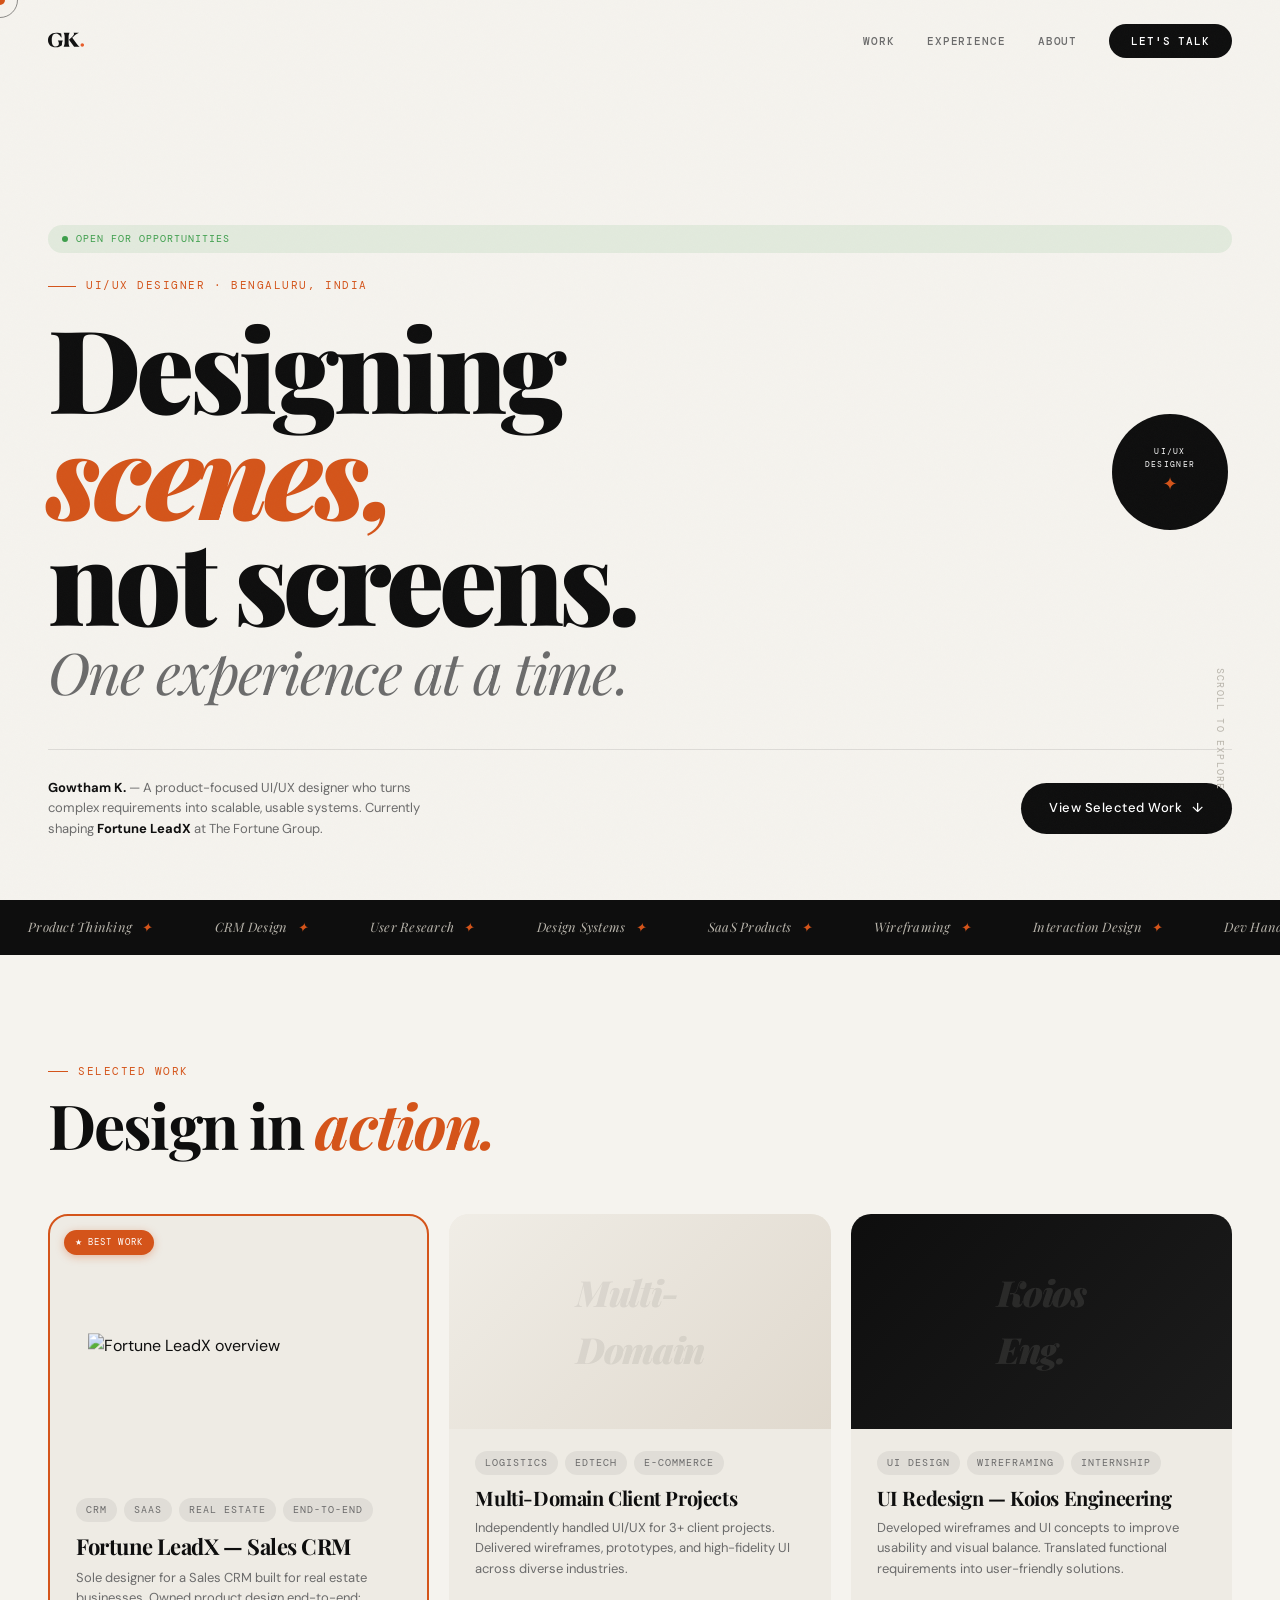
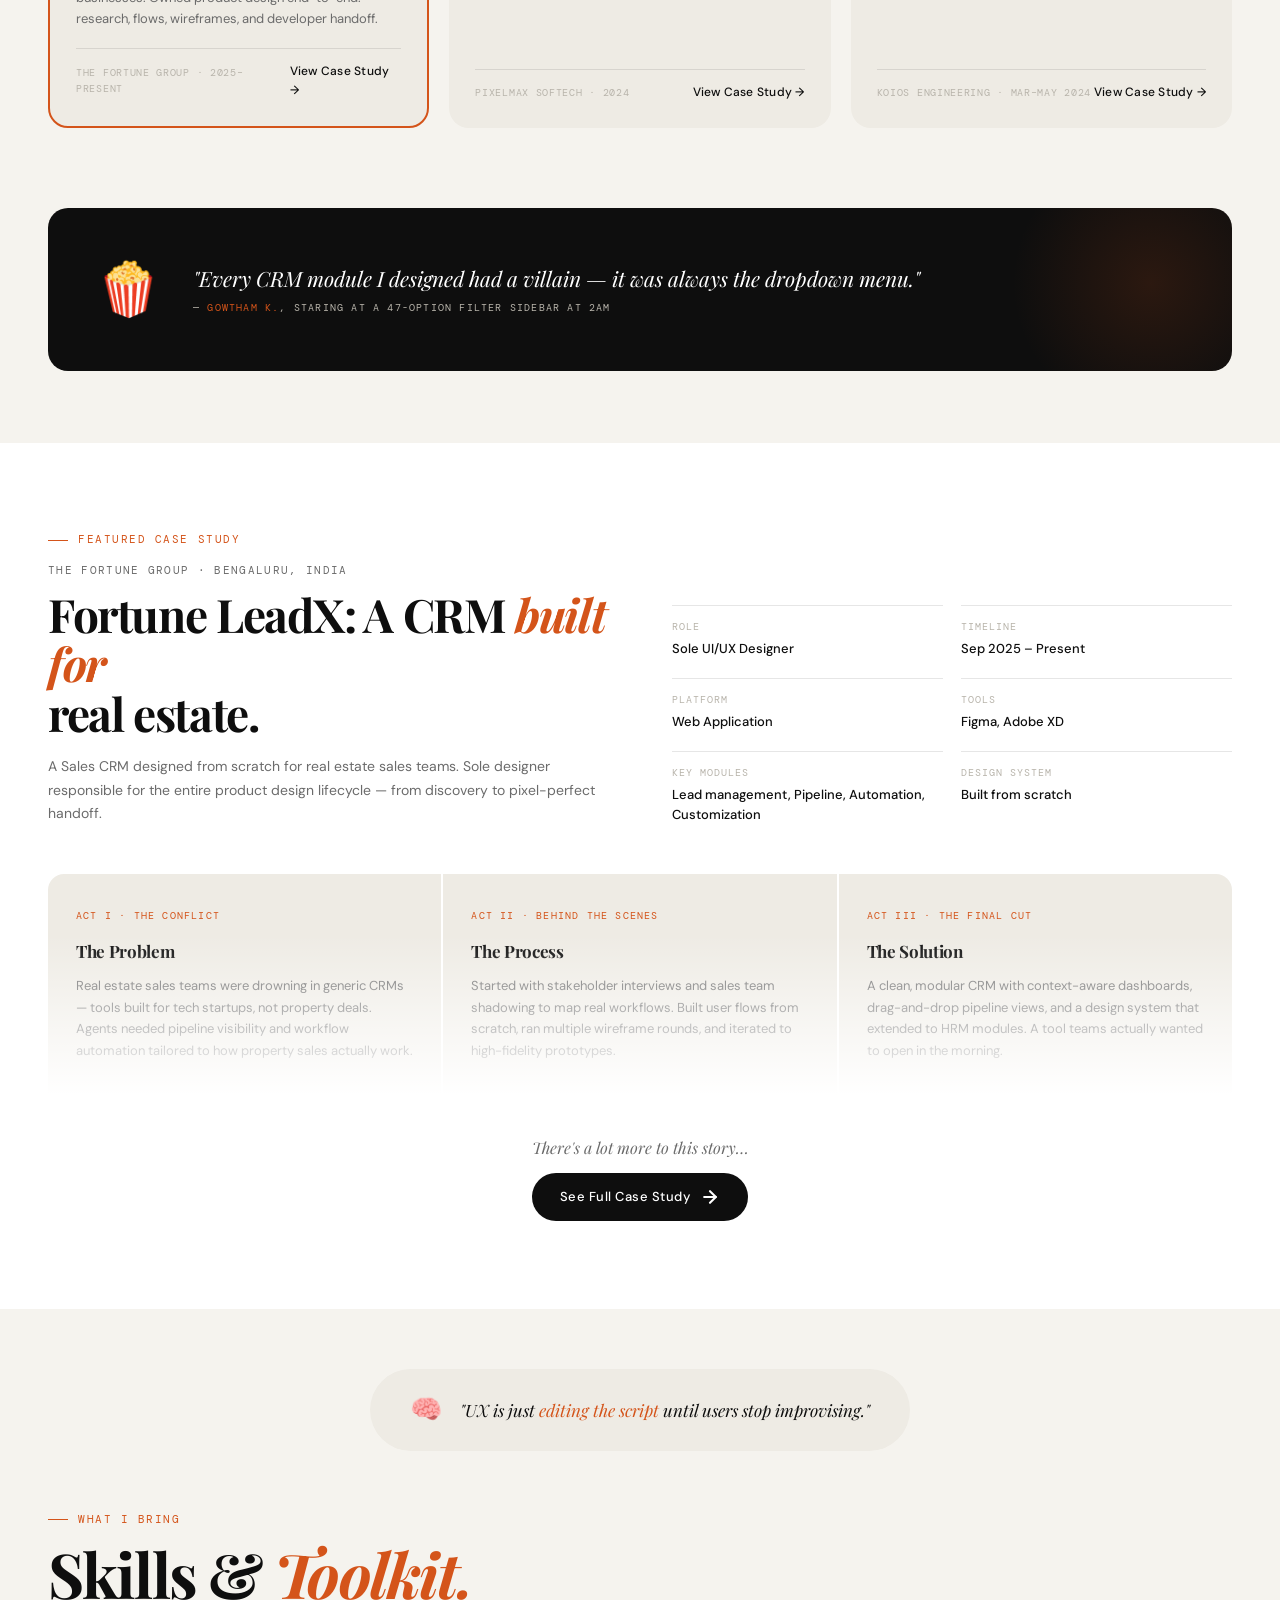
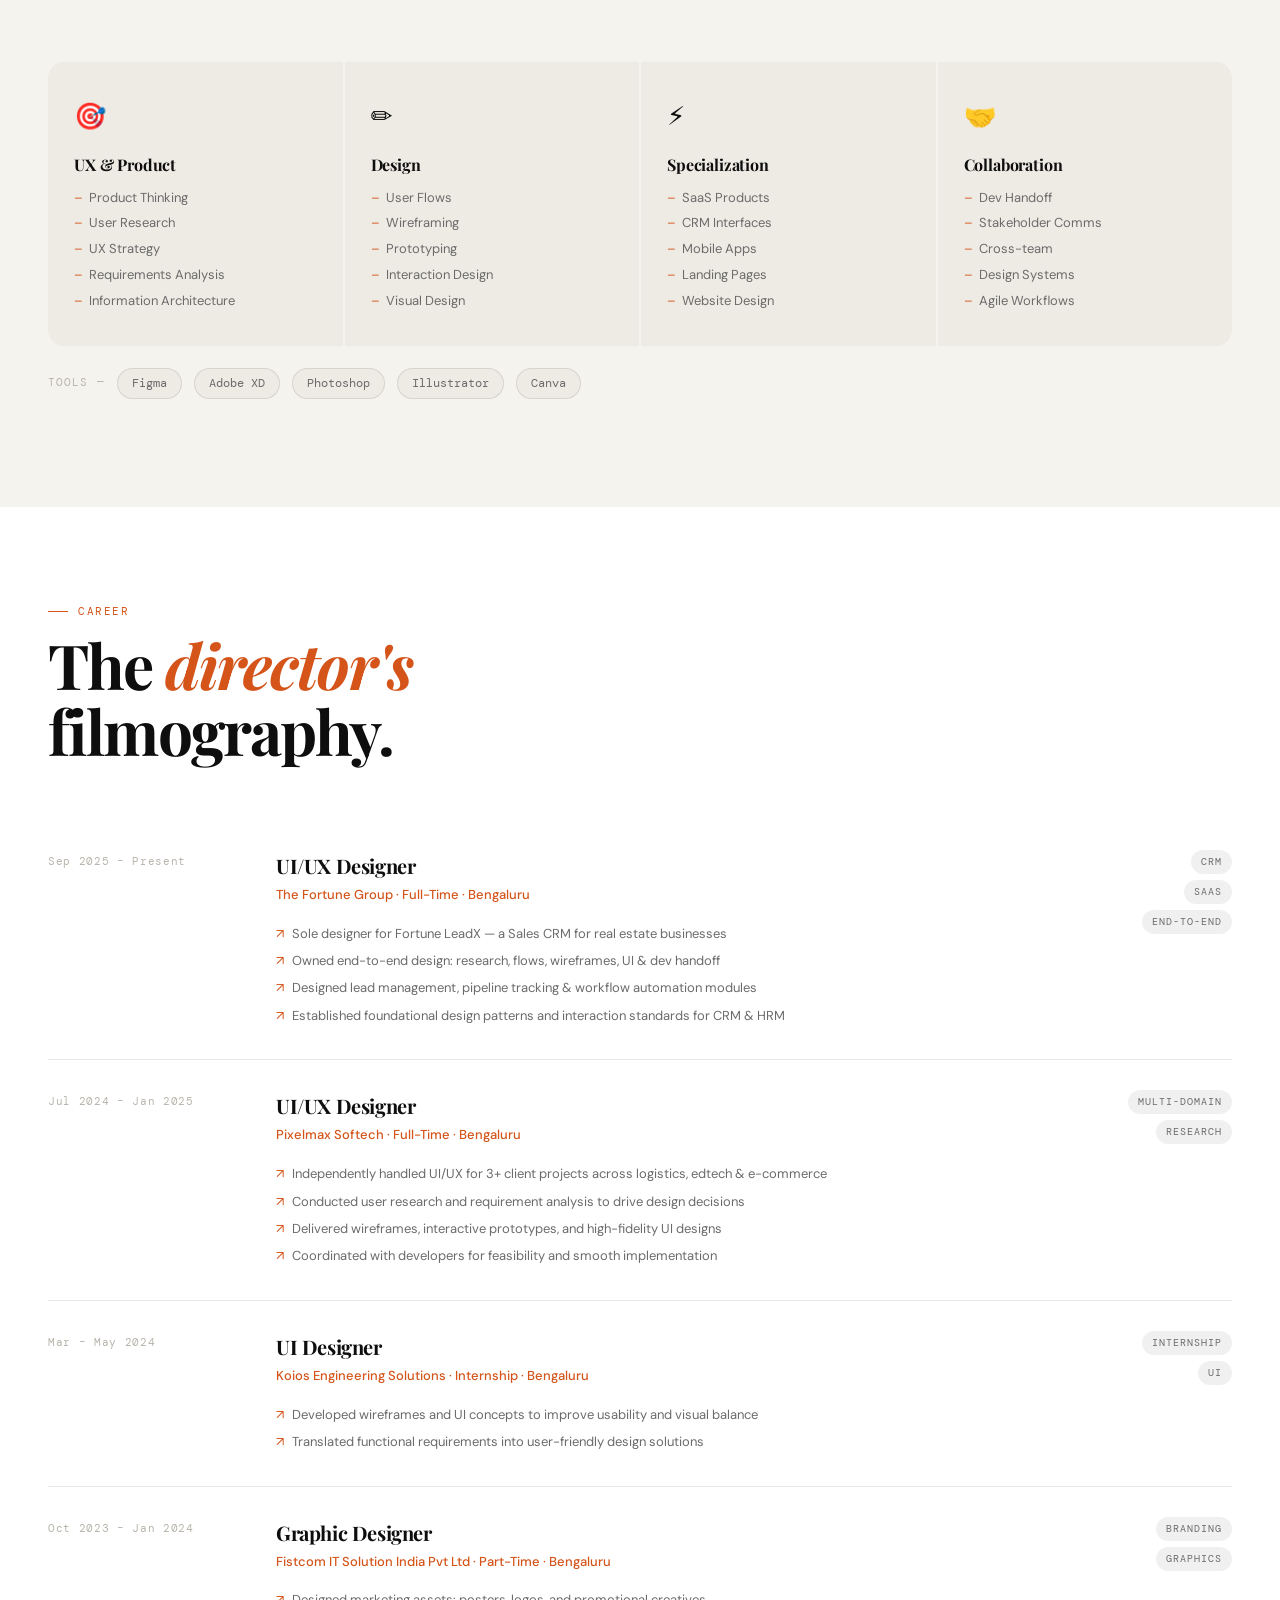
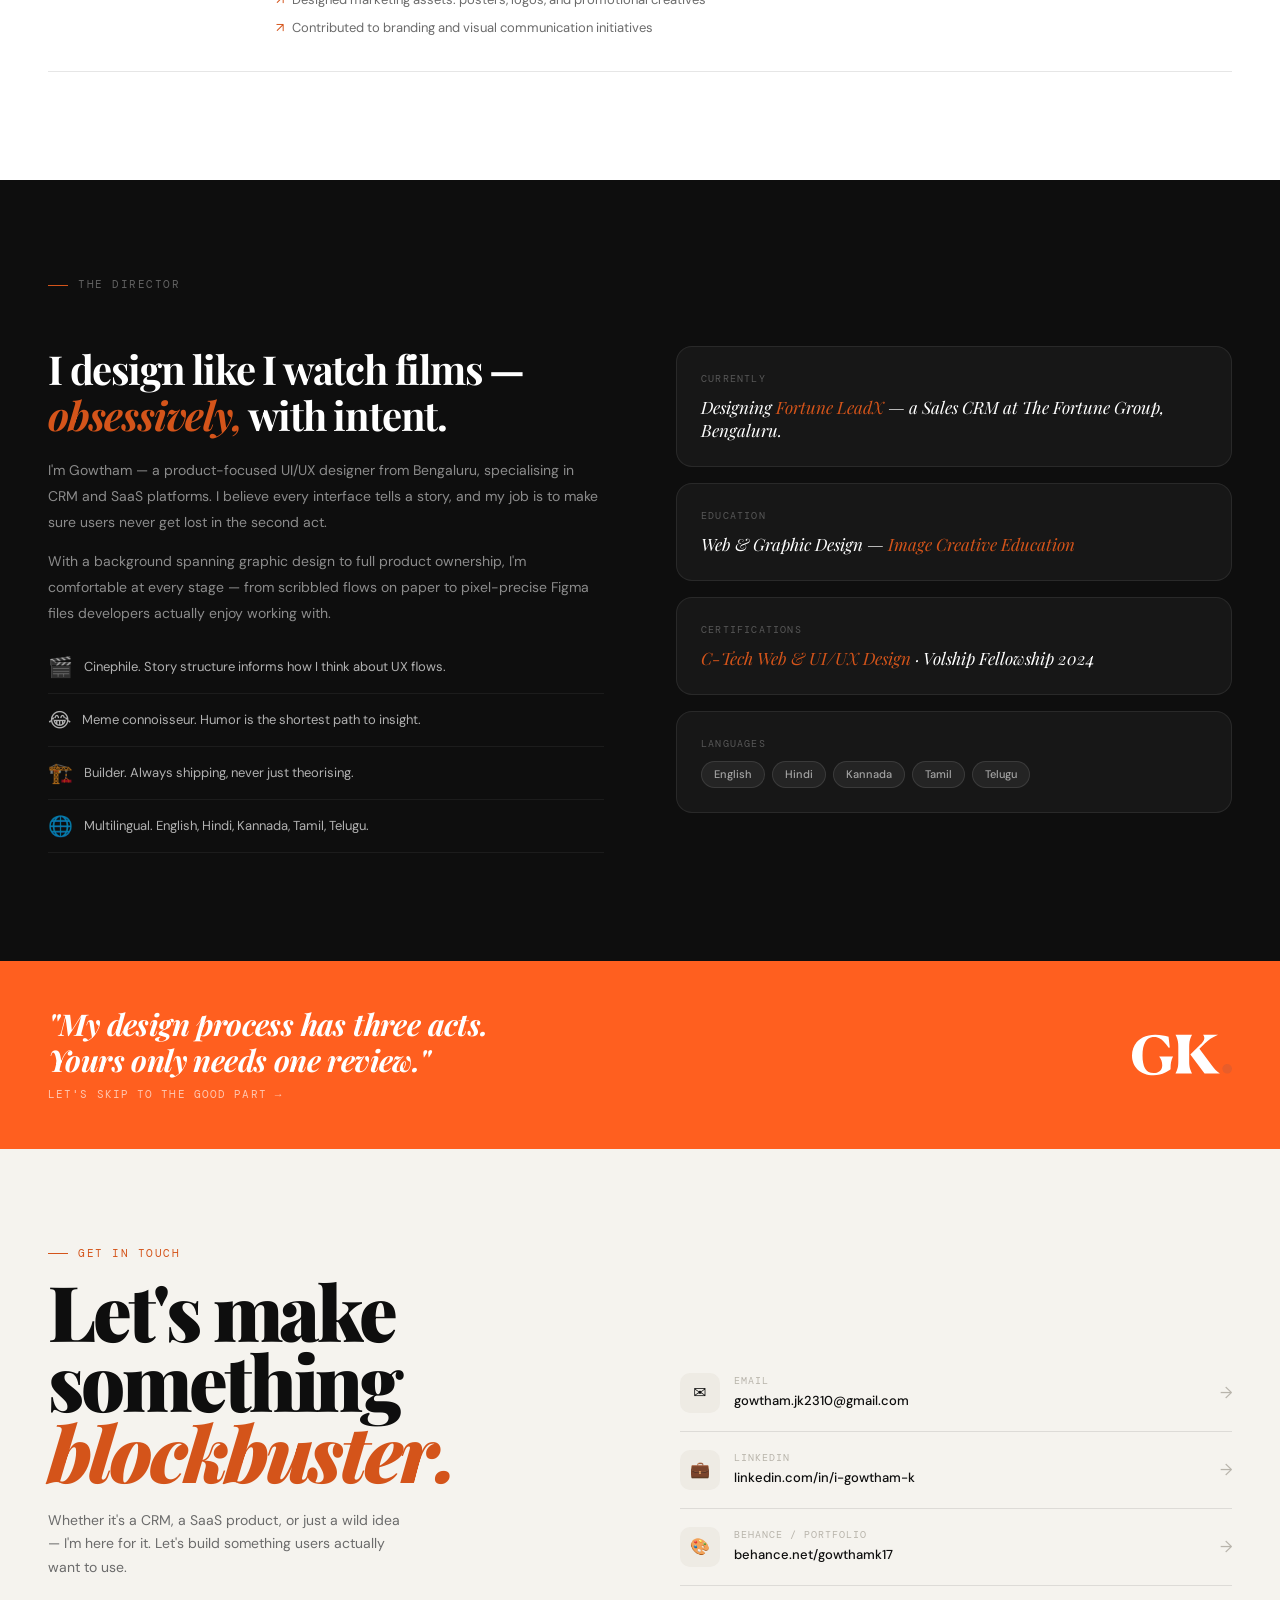
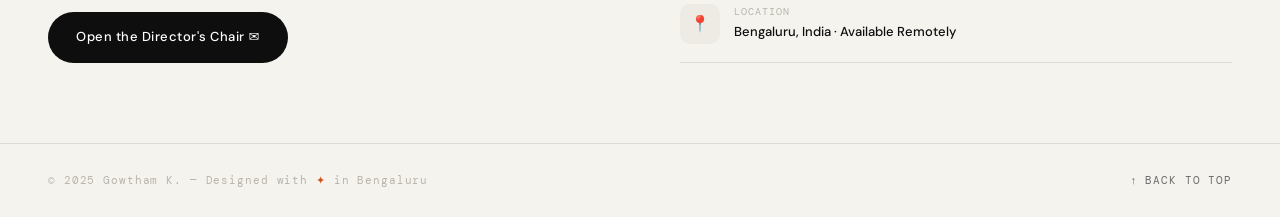
==== index.html @ 99171298 "first commit" ====
<!DOCTYPE html>
<html lang="en">
<head>
  <meta charset="UTF-8">
  <meta name="viewport" content="width=device-width, initial-scale=1.0">
  <title>Gowtham K. — UI/UX Designer</title>
  <link rel="preconnect" href="https://fonts.googleapis.com">
  <link href="https://fonts.googleapis.com/css2?family=Playfair+Display:ital,wght@0,400;0,700;0,900;1,400;1,700&family=DM+Sans:wght@300;400;500&family=DM+Mono:wght@400;500&display=swap" rel="stylesheet">
  <link rel="stylesheet" href="css/global.css">
  <link rel="stylesheet" href="css/home.css">
</head>
<body>

<div class="grain"></div>
<div class="progress-bar" id="progress"></div>
<div class="cursor"      id="cursor"></div>
<div class="cursor-ring" id="cursorRing"></div>

<!-- ═══════════════════════════════════════════════
     NAV  — all links are #anchor scroll targets
════════════════════════════════════════════════ -->
<nav id="navbar">
  <a href="#hero" class="nav-logo">
    <img src="img/GK Logo.svg" alt="GK" width="36" height="36">
  </a>
  <ul class="nav-links">
    <li><a href="#work">Work</a></li>
    <li><a href="#experience">Experience</a></li>
    <li><a href="#about">About</a></li>
    <li><a href="#contact" class="nav-cta">Let's Talk</a></li>
  </ul>
</nav>

<!-- ═══════════════════════════════════════════════
     HERO
════════════════════════════════════════════════ -->
<section id="hero">
  <div class="avail-dot fade-in">Open for opportunities</div>

  <p class="hero-tagline fade-in d1">UI/UX Designer · Bengaluru, India</p>

  <h1 class="hero-headline fade-in d2">
    Designing<br><em>scenes,</em><br>not screens.
  </h1>

  <p class="hero-sub fade-in d3">One experience at a time.</p>

  <div class="hero-footer fade-in d4">
    <p class="hero-desc">
      <strong>Gowtham K.</strong> — A product-focused UI/UX designer who turns complex
      requirements into scalable, usable systems. Currently shaping
      <strong>Fortune LeadX</strong> at The Fortune Group.
    </p>
    <a href="#work" class="btn-primary">View Selected Work <span>↓</span></a>
  </div>

  <div class="hero-badge" aria-hidden="true">
    <div class="hero-badge-inner">UI/UX<br>DESIGNER</div>
    <div class="hero-badge-dot">✦</div>
  </div>
  <span class="hero-scroll-hint" aria-hidden="true">Scroll to explore</span>
</section>

<!-- ═══════════════════════════════════════════════
     MARQUEE
════════════════════════════════════════════════ -->
<div class="marquee-section" aria-hidden="true">
  <div class="marquee-track" id="marqueeTrack">
    <span class="marquee-item">Product Thinking <span class="sep">✦</span></span>
    <span class="marquee-item">CRM Design <span class="sep">✦</span></span>
    <span class="marquee-item">User Research <span class="sep">✦</span></span>
    <span class="marquee-item">Design Systems <span class="sep">✦</span></span>
    <span class="marquee-item">SaaS Products <span class="sep">✦</span></span>
    <span class="marquee-item">Wireframing <span class="sep">✦</span></span>
    <span class="marquee-item">Interaction Design <span class="sep">✦</span></span>
    <span class="marquee-item">Dev Handoff <span class="sep">✦</span></span>
    <span class="marquee-item">Prototyping <span class="sep">✦</span></span>
    <span class="marquee-item">Visual Design <span class="sep">✦</span></span>
  </div>
</div>

<!-- ═══════════════════════════════════════════════
     WORK  —  3-column grid, LeadX highlighted
════════════════════════════════════════════════ -->
<section id="work">
  <p class="section-label fade-in">Selected Work</p>
  <h2 class="section-title fade-in">Design in <em>action.</em></h2>

  <div class="work-grid">

    <!-- ── Card 1: Fortune LeadX (FEATURED) ── -->
    <div class="project-card card-leadx card-featured fade-in">
      <span class="featured-badge">Best Work</span>

      <div class="card-image">
        <!-- Real images with float animation -->
        <div class="bg-anim">
          <img src="Overview page.jpg" class="main-dash" alt="Fortune LeadX overview">
          <img src="Card left.jpg"     class="float-img float-l" alt="">
          <img src="Card right.png"    class="float-img float-r" alt="">
        </div>
        <div class="card-hover-meme">🎬 The main character arc →</div>
      </div>

      <div class="card-body">
        <div class="card-tags">
          <span class="tag">CRM</span>
          <span class="tag">SaaS</span>
          <span class="tag">Real Estate</span>
          <span class="tag">End-to-End</span>
        </div>
        <h3 class="card-title">Fortune LeadX — Sales CRM</h3>
        <p class="card-desc">
          Sole designer for a Sales CRM built for real estate businesses.
          Owned product design end-to-end: research, flows, wireframes, and
          developer handoff.
        </p>
        <div class="card-footer-row">
          <span class="card-company">The Fortune Group · 2025–Present</span>
          <a href="case-studies/fortune-leadx.html" class="card-cta-link">
            View Case Study →
          </a>
        </div>
      </div>
    </div>

    <!-- ── Card 2: Pixelmax ── -->
    <div class="project-card card-pixelmax fade-in d1">
      <div class="card-image">
        <div class="card-image-inner">
          <div class="card-mockup">Multi&#8209;<br>Domain</div>
        </div>
        <div class="card-hover-meme">🎭 Plot twist: 3 genres at once</div>
      </div>
      <div class="card-body">
        <div class="card-tags">
          <span class="tag">Logistics</span>
          <span class="tag">EdTech</span>
          <span class="tag">E-Commerce</span>
        </div>
        <h3 class="card-title">Multi-Domain Client Projects</h3>
        <p class="card-desc">
          Independently handled UI/UX for 3+ client projects. Delivered
          wireframes, prototypes, and high-fidelity UI across diverse industries.
        </p>
        <div class="card-footer-row">
          <span class="card-company">Pixelmax Softech · 2024</span>
          <a href="case-studies/pixelmax.html" class="card-cta-link">
            View Case Study →
          </a>
        </div>
      </div>
    </div>

    <!-- ── Card 3: Koios ── -->
    <div class="project-card card-koios fade-in d2">
      <div class="card-image">
        <div class="card-image-inner">
          <div class="card-mockup">Koios<br>Eng.</div>
        </div>
        <div class="card-hover-meme">⚡ Side quest: completed</div>
      </div>
      <div class="card-body">
        <div class="card-tags">
          <span class="tag">UI Design</span>
          <span class="tag">Wireframing</span>
          <span class="tag">Internship</span>
        </div>
        <h3 class="card-title">UI Redesign — Koios Engineering</h3>
        <p class="card-desc">
          Developed wireframes and UI concepts to improve usability and visual
          balance. Translated functional requirements into user-friendly solutions.
        </p>
        <div class="card-footer-row">
          <span class="card-company">Koios Engineering · Mar–May 2024</span>
          <a href="case-studies/koios.html" class="card-cta-link">
            View Case Study →
          </a>
        </div>
      </div>
    </div>

  </div><!-- /work-grid -->
</section>

<!-- ═══════════════════════════════════════════════
     MEME BREAK 1
════════════════════════════════════════════════ -->
<div class="meme-break fade-in">
  <div class="meme-card">
    <div class="meme-emoji">🍿</div>
    <div>
      <p class="meme-quote">
        "Every CRM module I designed had a villain —
        it was always the dropdown menu."
      </p>
      <p class="meme-attr">
        — <span>Gowtham K.</span>, staring at a 47-option filter sidebar at 2am
      </p>
    </div>
  </div>
</div>

<!-- ═══════════════════════════════════════════════
     FEATURED CASE STUDY PREVIEW
     Shows intro + acts, then fades out → "See Full Case Study"
════════════════════════════════════════════════ -->
<section id="case-preview">
  <p class="section-label fade-in">Featured Case Study</p>

  <!-- Intro 2-col -->
  <div class="case-preview-intro fade-in">
    <div class="cp-meta">
      <p class="cp-company">The Fortune Group · Bengaluru, India</p>
      <h2>Fortune LeadX: A CRM <em>built for</em><br>real estate.</h2>
      <p>
        A Sales CRM designed from scratch for real estate sales teams.
        Sole designer responsible for the entire product design lifecycle —
        from discovery to pixel-perfect handoff.
      </p>
    </div>
    <div class="cp-info-grid">
      <div class="cp-info-item">
        <p class="cp-info-label">Role</p>
        <p class="cp-info-value">Sole UI/UX Designer</p>
      </div>
      <div class="cp-info-item">
        <p class="cp-info-label">Timeline</p>
        <p class="cp-info-value">Sep 2025 – Present</p>
      </div>
      <div class="cp-info-item">
        <p class="cp-info-label">Platform</p>
        <p class="cp-info-value">Web Application</p>
      </div>
      <div class="cp-info-item">
        <p class="cp-info-label">Tools</p>
        <p class="cp-info-value">Figma, Adobe XD</p>
      </div>
      <div class="cp-info-item">
        <p class="cp-info-label">Key Modules</p>
        <p class="cp-info-value">Lead management, Pipeline, Automation, Customization</p>
      </div>
      <div class="cp-info-item">
        <p class="cp-info-label">Design System</p>
        <p class="cp-info-value">Built from scratch</p>
      </div>
    </div>
  </div>

  <!-- Acts with fade overlay -->
  <div class="cp-fade-wrap fade-in">
    <div class="cp-acts">
      <div class="cp-act">
        <p class="cp-act-number">Act I · The Conflict</p>
        <h4 class="cp-act-title">The Problem</h4>
        <p class="cp-act-text">
          Real estate sales teams were drowning in generic CRMs — tools built
          for tech startups, not property deals. Agents needed pipeline
          visibility and workflow automation tailored to how property sales
          actually work.
        </p>
      </div>
      <div class="cp-act">
        <p class="cp-act-number">Act II · Behind the Scenes</p>
        <h4 class="cp-act-title">The Process</h4>
        <p class="cp-act-text">
          Started with stakeholder interviews and sales team shadowing to map
          real workflows. Built user flows from scratch, ran multiple wireframe
          rounds, and iterated to high-fidelity prototypes.
        </p>
      </div>
      <div class="cp-act">
        <p class="cp-act-number">Act III · The Final Cut</p>
        <h4 class="cp-act-title">The Solution</h4>
        <p class="cp-act-text">
          A clean, modular CRM with context-aware dashboards, drag-and-drop
          pipeline views, and a design system that extended to HRM modules.
          A tool teams actually wanted to open in the morning.
        </p>
      </div>
    </div>
    <!-- Fade-out overlay -->
    <div class="cp-fade-overlay"></div>
  </div>

</section>

<!-- CTA to full case study page -->
<div class="cp-cta-row">
  <p class="cp-cta-hint">There's a lot more to this story…</p>
  
  <a href="case-studies/fortune-leadx.html" class="cp-cta-btn">
    See Full Case Study 
    <span class="arrow-icon">
      <svg width="20" height="20" viewBox="0 0 24 24" fill="none" 
           stroke="currentColor" stroke-width="2.5" 
           stroke-linecap="round" stroke-linejoin="round">
        <line x1="5" y1="12" x2="19" y2="12"></line>
        <polyline points="12 5 19 12 12 19"></polyline>
      </svg>
    </span>
  </a>
</div>

<!-- ═══════════════════════════════════════════════
     MEME BREAK 2
════════════════════════════════════════════════ -->
<div class="meme-pill-wrap fade-in">
  <div class="meme-pill">
    <span class="meme-pill-icon">🧠</span>
    <span class="meme-pill-text">
      "UX is just <span>editing the script</span> until users stop improvising."
    </span>
  </div>
</div>

<!-- ═══════════════════════════════════════════════
     SKILLS
════════════════════════════════════════════════ -->
<section id="skills">
  <p class="section-label fade-in">What I bring</p>
  <h2 class="section-title fade-in">Skills &amp; <em>Toolkit.</em></h2>

  <div class="skills-grid">
    <div class="skill-item fade-in">
      <div class="skill-icon">🎯</div>
      <p class="skill-name">UX &amp; Product</p>
      <ul class="skill-list">
        <li>Product Thinking</li>
        <li>User Research</li>
        <li>UX Strategy</li>
        <li>Requirements Analysis</li>
        <li>Information Architecture</li>
      </ul>
    </div>
    <div class="skill-item fade-in d1">
      <div class="skill-icon">✏️</div>
      <p class="skill-name">Design</p>
      <ul class="skill-list">
        <li>User Flows</li>
        <li>Wireframing</li>
        <li>Prototyping</li>
        <li>Interaction Design</li>
        <li>Visual Design</li>
      </ul>
    </div>
    <div class="skill-item fade-in d2">
      <div class="skill-icon">⚡</div>
      <p class="skill-name">Specialization</p>
      <ul class="skill-list">
        <li>SaaS Products</li>
        <li>CRM Interfaces</li>
        <li>Mobile Apps</li>
        <li>Landing Pages</li>
        <li>Website Design</li>
      </ul>
    </div>
    <div class="skill-item fade-in d3">
      <div class="skill-icon">🤝</div>
      <p class="skill-name">Collaboration</p>
      <ul class="skill-list">
        <li>Dev Handoff</li>
        <li>Stakeholder Comms</li>
        <li>Cross-team</li>
        <li>Design Systems</li>
        <li>Agile Workflows</li>
      </ul>
    </div>
  </div>

  <div class="tools-row fade-in">
    <span class="tools-label">Tools —</span>
    <span class="tool-chip">Figma</span>
    <span class="tool-chip">Adobe XD</span>
    <span class="tool-chip">Photoshop</span>
    <span class="tool-chip">Illustrator</span>
    <span class="tool-chip">Canva</span>
  </div>
</section>

<!-- ═══════════════════════════════════════════════
     EXPERIENCE
════════════════════════════════════════════════ -->
<section id="experience">
  <p class="section-label fade-in">Career</p>
  <h2 class="section-title fade-in">The <em>director's</em><br>filmography.</h2>

  <div class="exp-list">

    <div class="exp-item fade-in">
      <div class="exp-period">Sep 2025 – Present</div>
      <div>
        <h3 class="exp-role-title">UI/UX Designer</h3>
        <p class="exp-company">The Fortune Group · Full-Time · Bengaluru</p>
        <ul class="exp-points">
          <li>Sole designer for Fortune LeadX — a Sales CRM for real estate businesses</li>
          <li>Owned end-to-end design: research, flows, wireframes, UI &amp; dev handoff</li>
          <li>Designed lead management, pipeline tracking &amp; workflow automation modules</li>
          <li>Established foundational design patterns and interaction standards for CRM &amp; HRM</li>
        </ul>
      </div>
      <div class="exp-tags">
        <span class="tag">CRM</span>
        <span class="tag">SaaS</span>
        <span class="tag">End-to-End</span>
      </div>
    </div>

    <div class="exp-item fade-in">
      <div class="exp-period">Jul 2024 – Jan 2025</div>
      <div>
        <h3 class="exp-role-title">UI/UX Designer</h3>
        <p class="exp-company">Pixelmax Softech · Full-Time · Bengaluru</p>
        <ul class="exp-points">
          <li>Independently handled UI/UX for 3+ client projects across logistics, edtech &amp; e-commerce</li>
          <li>Conducted user research and requirement analysis to drive design decisions</li>
          <li>Delivered wireframes, interactive prototypes, and high-fidelity UI designs</li>
          <li>Coordinated with developers for feasibility and smooth implementation</li>
        </ul>
      </div>
      <div class="exp-tags">
        <span class="tag">Multi-Domain</span>
        <span class="tag">Research</span>
      </div>
    </div>

    <div class="exp-item fade-in">
      <div class="exp-period">Mar – May 2024</div>
      <div>
        <h3 class="exp-role-title">UI Designer</h3>
        <p class="exp-company">Koios Engineering Solutions · Internship · Bengaluru</p>
        <ul class="exp-points">
          <li>Developed wireframes and UI concepts to improve usability and visual balance</li>
          <li>Translated functional requirements into user-friendly design solutions</li>
        </ul>
      </div>
      <div class="exp-tags">
        <span class="tag">Internship</span>
        <span class="tag">UI</span>
      </div>
    </div>

    <div class="exp-item fade-in">
      <div class="exp-period">Oct 2023 – Jan 2024</div>
      <div>
        <h3 class="exp-role-title">Graphic Designer</h3>
        <p class="exp-company">Fistcom IT Solution India Pvt Ltd · Part-Time · Bengaluru</p>
        <ul class="exp-points">
          <li>Designed marketing assets: posters, logos, and promotional creatives</li>
          <li>Contributed to branding and visual communication initiatives</li>
        </ul>
      </div>
      <div class="exp-tags">
        <span class="tag">Branding</span>
        <span class="tag">Graphics</span>
      </div>
    </div>

  </div>
</section>

<!-- ═══════════════════════════════════════════════
     ABOUT  (dark)
════════════════════════════════════════════════ -->
<section id="about">
  <p class="section-label fade-in" style="color:rgba(255,255,255,.35)">The Director</p>
  <div class="about-grid">

    <div>
      <h2 class="about-headline fade-in">
        I design like I watch films —<br><em>obsessively,</em> with intent.
      </h2>
      <p class="about-body fade-in d1">
        I'm Gowtham — a product-focused UI/UX designer from Bengaluru,
        specialising in CRM and SaaS platforms. I believe every interface
        tells a story, and my job is to make sure users never get lost
        in the second act.
      </p>
      <p class="about-body fade-in d1">
        With a background spanning graphic design to full product ownership,
        I'm comfortable at every stage — from scribbled flows on paper to
        pixel-precise Figma files developers actually enjoy working with.
      </p>
      <div class="fade-in d2">
        <div class="about-trait"><span class="trait-icon">🎬</span> Cinephile. Story structure informs how I think about UX flows.</div>
        <div class="about-trait"><span class="trait-icon">😂</span> Meme connoisseur. Humor is the shortest path to insight.</div>
        <div class="about-trait"><span class="trait-icon">🏗️</span> Builder. Always shipping, never just theorising.</div>
        <div class="about-trait"><span class="trait-icon">🌐</span> Multilingual. English, Hindi, Kannada, Tamil, Telugu.</div>
      </div>
    </div>

    <div class="about-cards fade-in d2">
      <div class="about-card">
        <p class="about-card-label">Currently</p>
        <p class="about-card-value">Designing <span>Fortune LeadX</span> — a Sales CRM at The Fortune Group, Bengaluru.</p>
      </div>
      <div class="about-card">
        <p class="about-card-label">Education</p>
        <p class="about-card-value">Web &amp; Graphic Design — <span>Image Creative Education</span></p>
      </div>
      <div class="about-card">
        <p class="about-card-label">Certifications</p>
        <p class="about-card-value"><span>C-Tech Web &amp; UI/UX Design</span> · Volship Fellowship 2024</p>
      </div>
      <div class="about-card">
        <p class="about-card-label">Languages</p>
        <div class="lang-chips">
          <span class="lang-chip">English</span>
          <span class="lang-chip">Hindi</span>
          <span class="lang-chip">Kannada</span>
          <span class="lang-chip">Tamil</span>
          <span class="lang-chip">Telugu</span>
        </div>
      </div>
    </div>

  </div>
</section>

<!-- ═══════════════════════════════════════════════
     MEME BREAK 3
════════════════════════════════════════════════ -->
<div class="meme-banner fade-in">
  <div class="meme-banner-copy">
    <p class="meme-banner-text">
      "My design process has three acts.<br>Yours only needs one review."
    </p>
    <p class="meme-banner-sub">Let's skip to the good part →</p>
  </div>
 <img src="img/GK Logo_White.svg" alt="GK" width="100" height="100">
</div>

<!-- ═══════════════════════════════════════════════
     CONTACT
════════════════════════════════════════════════ -->
<section id="contact">
  <div class="contact-grid">

    <div class="fade-in">
      <p class="section-label">Get in Touch</p>
      <h2 class="contact-headline">Let's make<br>something<br><em>blockbuster.</em></h2>
      <p class="contact-tagline">
        Whether it's a CRM, a SaaS product, or just a wild idea —
        I'm here for it. Let's build something users actually want to use.
      </p>
      <a href="mailto:gowtham.jk2310@gmail.com" class="btn-primary">
        Open the Director's Chair ✉️
      </a>
    </div>

    <div class="contact-links fade-in d2">
      <a href="mailto:gowtham.jk2310@gmail.com" class="contact-link-item">
        <div class="c-icon">✉️</div>
        <div><p class="c-label">Email</p><p class="c-value">gowtham.jk2310@gmail.com</p></div>
        <span class="c-arrow">→</span>
      </a>
      <a href="https://www.linkedin.com/in/i-gowtham-k/" target="_blank" rel="noopener" class="contact-link-item">
        <div class="c-icon">💼</div>
        <div><p class="c-label">LinkedIn</p><p class="c-value">linkedin.com/in/i-gowtham-k</p></div>
        <span class="c-arrow">→</span>
      </a>
      <a href="https://www.behance.net/gowthamk17" target="_blank" rel="noopener" class="contact-link-item">
        <div class="c-icon">🎨</div>
        <div><p class="c-label">Behance / Portfolio</p><p class="c-value">behance.net/gowthamk17</p></div>
        <span class="c-arrow">→</span>
      </a>
      <div class="contact-link-item c-nolink">
        <div class="c-icon">📍</div>
        <div><p class="c-label">Location</p><p class="c-value">Bengaluru, India · Available Remotely</p></div>
      </div>
    </div>

  </div>
</section>

<!-- ═══════════════════════════════════════════════
     FOOTER
════════════════════════════════════════════════ -->
<footer>
  <p class="footer-copy">© 2025 Gowtham K. — Designed with <span>✦</span> in Bengaluru</p>
  <a href="#hero" class="footer-top">↑ Back to top</a>
</footer>

<script src="js/main.js"></script>
</body>
</html>
---- css/global.css ----
/* ================================================================
   global.css  |  Gowtham K. Portfolio
   Design tokens · Reset · Nav · Cursor · Marquee · Shared UI
   ================================================================ */

/* ── Reset ─────────────────────────────────────── */
*, *::before, *::after { box-sizing: border-box; margin: 0; padding: 0; }

/* ── Tokens ─────────────────────────────────────── */
:root {
  --bg:         #F5F3EE;
  --ink:        #0E0E0E;
  --ink-muted:  #6B6B6B;
  --ink-faint:  #B8B4AB;
  --accent:     #D4541A;
  --card-bg:    #EEEBE4;
  --white:      #FFFFFF;
  --border:     rgba(14,14,14,0.10);

  --serif : 'Playfair Display', Georgia, serif;
  --sans  : 'DM Sans', system-ui, sans-serif;
  --mono  : 'DM Mono', monospace;

  --radius-card : 20px;
  --radius-pill : 100px;
}

/* ── Base ─────────────────────────────────────── */
html { scroll-behavior: smooth; }

body {
  background:  var(--bg);
  color:       var(--ink);
  font-family: var(--sans);
  font-size:   16px;
  line-height: 1.6;
  overflow-x:  hidden;
  cursor:      none;
}

/* ── Custom cursor ─────────────────────────────── */
.cursor {
  width: 10px; height: 10px;
  background: var(--accent);
  border-radius: 50%;
  position: fixed; top: 0; left: 0;
  pointer-events: none; z-index: 9999;
  transform: translate(-50%,-50%);
  transition: transform .1s;
}
.cursor-ring {
  width: 36px; height: 36px;
  border: 1.5px solid var(--ink);
  border-radius: 50%;
  position: fixed; top: 0; left: 0;
  pointer-events: none; z-index: 9998;
  opacity: .45;
  transform: translate(-50%,-50%);
  transition: transform .35s cubic-bezier(.25,.46,.45,.94),
              width .25s, height .25s;
}

/* ── Grain overlay ─────────────────────────────── */
.grain {
  position: fixed; inset: 0;
  z-index: 1000; pointer-events: none; opacity: .025;
  background-image: url("data:image/svg+xml,%3Csvg viewBox='0 0 256 256' xmlns='http://www.w3.org/2000/svg'%3E%3Cfilter id='n'%3E%3CfeTurbulence type='fractalNoise' baseFrequency='0.9' numOctaves='4' stitchTiles='stitch'/%3E%3C/filter%3E%3Crect width='100%25' height='100%25' filter='url(%23n)'/%3E%3C/svg%3E");
  background-size: 180px;
}

/* ── Scroll progress ───────────────────────────── */
.progress-bar {
  position: fixed; top: 0; left: 0;
  height: 2px; width: 0%;
  background: var(--accent);
  z-index: 10000;
  transition: width .1s linear;
}

/* ── Navigation ────────────────────────────────── */
nav {
  position: fixed; top: 0; left: 0; right: 0;
  z-index: 500;
  display: flex; align-items: center; justify-content: space-between;
  padding: 22px 48px;
  transition: background .4s ease, backdrop-filter .4s ease, border-color .4s;
  border-bottom: 1px solid transparent;
}
nav.scrolled {
  background: rgba(245,243,238,.90);
  backdrop-filter: blur(16px);
  border-bottom-color: var(--border);
}
.nav-logo { display: flex; align-items: center; text-decoration: none; }

.nav-links { display: flex; gap: 32px; list-style: none; align-items: center; }
.nav-links a {
  font-family: var(--mono);
  font-size: 11px; font-weight: 500;
  letter-spacing: .08em; text-transform: uppercase;
  color: var(--ink-muted); text-decoration: none;
  transition: color .2s;
}
.nav-links a:hover { color: var(--ink); }

.nav-cta {
  background: var(--ink) !important;
  color: var(--white) !important;
  padding: 10px 22px;
  border-radius: var(--radius-pill);
  transition: background .2s !important;
}
.nav-cta:hover { background: var(--accent) !important; }

/* ── Marquee ───────────────────────────────────── */
.marquee-section {
  overflow: hidden;
  background: var(--ink);
  border-top: 1px solid var(--border);
  border-bottom: 1px solid var(--border);
  padding: 16px 0;
}
.marquee-track {
  display: flex; width: max-content; white-space: nowrap;
  animation: marquee-scroll 24s linear infinite;
}
.marquee-item {
  font-family: var(--serif);
  font-size: 13px; font-style: italic;
  color: var(--ink-faint); padding: 0 28px;
  letter-spacing: .02em;
}
.marquee-item .sep { color: var(--accent); margin: 0 6px; }
@keyframes marquee-scroll {
  from { transform: translateX(0); }
  to   { transform: translateX(-50%); }
}

/* ── Fade-in scroll animations ─────────────────── */
.fade-in {
  opacity: 0; transform: translateY(22px);
  transition: opacity .8s cubic-bezier(.16,1,.3,1),
              transform .8s cubic-bezier(.16,1,.3,1);
}
.fade-in.visible { opacity: 1; transform: none; }
.d1 { transition-delay: .10s; }
.d2 { transition-delay: .22s; }
.d3 { transition-delay: .36s; }
.d4 { transition-delay: .52s; }

/* ── Section label + title ─────────────────────── */
.section-label {
  font-family: var(--mono);
  font-size: 11px; letter-spacing: .14em; text-transform: uppercase;
  color: var(--accent); margin-bottom: 12px;
  display: flex; align-items: center; gap: 10px;
}
.section-label::before {
  content: ''; width: 20px; height: 1px; background: var(--accent);
}

.section-title {
  font-family: var(--serif);
  font-size: clamp(34px,5vw,62px);
  font-weight: 700; letter-spacing: -.03em; line-height: 1.06;
  margin-bottom: 56px;
}
.section-title em { font-style: italic; color: var(--accent); }

/* ── Tag pill ──────────────────────────────────── */
.tag {
  font-family: var(--mono);
  font-size: 10px; letter-spacing: .1em; text-transform: uppercase;
  background: rgba(14,14,14,.06); color: var(--ink-muted);
  padding: 4px 10px; border-radius: var(--radius-pill);
}

/* ── Availability badge ────────────────────────── */
.avail-dot {
  display: inline-flex; align-items: center; gap: 8px;
  font-family: var(--mono);
  font-size: 10px; letter-spacing: .10em; text-transform: uppercase;
  color: #3D9E4B; background: rgba(61,158,75,.10);
  padding: 6px 14px; border-radius: var(--radius-pill); margin-bottom: 24px;
}
.avail-dot::before {
  content: ''; width: 6px; height: 6px; border-radius: 50%;
  background: #3D9E4B;
  animation: pulse-avail 1.8s ease-in-out infinite;
}
@keyframes pulse-avail {
  0%,100% { box-shadow: 0 0 0 0   rgba(61,158,75,.4); }
  50%      { box-shadow: 0 0 0 5px rgba(61,158,75,0); }
}

/* ── Primary CTA button ────────────────────────── */
.btn-primary {
  display: inline-flex; align-items: center; gap: 10px;
  background: var(--ink); color: var(--white);
  text-decoration: none; padding: 15px 28px;
  border-radius: var(--radius-pill);
  font-family: var(--sans);
  font-size: 13px; font-weight: 500; letter-spacing: .04em;
  border: none; cursor: pointer;
  transition: background .25s, transform .2s;
}
.btn-primary:hover { background: var(--accent); transform: scale(1.03); }

/* ── Meme: dark card ───────────────────────────── */
.meme-break { padding: 0 48px; margin-bottom: 72px; }
.meme-card {
  background: var(--ink); border-radius: var(--radius-card);
  padding: 40px 48px; display: flex; align-items: center; gap: 32px;
  position: relative; overflow: hidden;
}
.meme-card::before {
  content: ''; position: absolute; top: -40%; right: -5%;
  width: 280px; height: 280px; border-radius: 50%;
  background: radial-gradient(circle, rgba(212,84,26,.15) 0%, transparent 70%);
  pointer-events: none;
}
.meme-emoji { font-size: 52px; flex-shrink: 0; }
.meme-quote {
  font-family: var(--serif); font-size: 21px; font-style: italic;
  color: var(--white); line-height: 1.35; margin-bottom: 8px;
}
.meme-attr {
  font-family: var(--mono); font-size: 10px; letter-spacing: .12em;
  text-transform: uppercase; color: var(--ink-faint);
}
.meme-attr span { color: var(--accent); }

/* ── Meme: pill ────────────────────────────────── */
.meme-pill-wrap { padding: 60px 48px; text-align: center; }
.meme-pill {
  display: inline-flex; align-items: center; gap: 18px;
  background: var(--card-bg); padding: 20px 40px; border-radius: var(--radius-pill);
}
.meme-pill-icon { font-size: 26px; }
.meme-pill-text {
  font-family: var(--serif); font-size: 17px; font-style: italic; color: var(--ink);
}
.meme-pill-text span { color: var(--accent); }

/* ── Meme: full-width accent banner ────────────── */
.meme-banner {
  background: linear-gradient(135deg, #FF5F1F 100%, #D43F00 0%); padding: 44px 48px;
  display: flex; align-items: center; justify-content: space-between; gap: 32px;
}
.meme-banner-copy {}
.meme-banner-text {
  font-family: var(--serif);
  font-size: clamp(20px,3vw,30px);
  font-weight: 700; font-style: italic;
  letter-spacing: -.02em; color: var(--white); line-height: 1.2;
}
.meme-banner-sub {
  font-family: var(--mono); font-size: 11px; letter-spacing: .1em;
  text-transform: uppercase; color: rgba(255,255,255,.65); margin-top: 8px;
}
.meme-banner-emoji { font-size: 56px; flex-shrink: 0; }

/* ── Footer ────────────────────────────────────── */
footer {
  padding: 28px 48px; border-top: 1px solid var(--border);
  display: flex; align-items: center; justify-content: space-between;
}
.footer-copy {
  font-family: var(--mono); font-size: 11px;
  letter-spacing: .08em; color: var(--ink-faint);
}
.footer-copy span { color: var(--accent); }
.footer-top {
  font-family: var(--mono); font-size: 11px;
  letter-spacing: .08em; text-transform: uppercase;
  color: var(--ink-muted); text-decoration: none;
  transition: color .2s;
}
.footer-top:hover { color: var(--ink); }

/* ── Shared: skills grid ───────────────────────── */
.skills-grid {
  display: grid; grid-template-columns: repeat(4,1fr);
  gap: 2px; margin-top: 52px;
}
.skill-item {
  padding: 34px 26px; background: var(--card-bg); transition: background .25s;
}
.skill-item:first-child { border-radius: 16px 0 0 16px; }
.skill-item:last-child  { border-radius: 0 16px 16px 0; }
.skill-item:hover { background: var(--ink); }
.skill-icon { font-size: 26px; margin-bottom: 14px; }
.skill-name {
  font-family: var(--serif); font-size: 16px; font-weight: 700;
  letter-spacing: -.01em; margin-bottom: 10px; transition: color .25s;
}
.skill-item:hover .skill-name { color: var(--white); }
.skill-list { list-style: none; display: flex; flex-direction: column; gap: 5px; }
.skill-list li {
  font-size: 13px; color: var(--ink-muted);
  display: flex; align-items: center; gap: 6px; transition: color .25s;
}
.skill-list li::before { content: '–'; color: var(--accent); }
.skill-item:hover .skill-list li { color: rgba(255,255,255,.50); }

.tools-row {
  margin-top: 22px; display: flex; align-items: center; gap: 12px; flex-wrap: wrap;
}
.tools-label {
  font-family: var(--mono); font-size: 11px;
  letter-spacing: .1em; text-transform: uppercase; color: var(--ink-faint);
}
.tool-chip {
  font-family: var(--mono); font-size: 12px;
  padding: 5px 14px; border-radius: var(--radius-pill);
  background: var(--card-bg); color: var(--ink-muted);
  border: 1px solid var(--border); transition: background .2s, color .2s;
}
.tool-chip:hover { background: var(--ink); color: var(--white); }

/* ── Responsive ────────────────────────────────── */
@media (max-width: 900px) {
  nav { padding: 18px 24px; }
  .nav-links { display: none; }

  footer { flex-direction: column; gap: 14px; text-align: center; padding: 24px; }
  .meme-break    { padding: 0 20px; margin-bottom: 48px; }
  .meme-pill-wrap{ padding: 40px 20px; }
  .meme-banner   { padding: 32px 20px; }
  .meme-card     { flex-direction: column; text-align: center; padding: 28px 20px; }
  .skills-grid   { grid-template-columns: 1fr 1fr; }
  .skill-item:first-child,
  .skill-item:last-child { border-radius: 16px; }
}
---- css/home.css ----
/* ================================================================
   home.css  |  Single landing page sections
   Hero · Work Grid · Case Preview · Skills · Experience · About · Contact
   ================================================================ */

/* ═══════════════════════════════════════════════════
   HERO
═══════════════════════════════════════════════════ */
#hero {
  min-height: 100vh;
  display: flex; flex-direction: column; justify-content: flex-end;
  padding: 0 48px 60px;
  position: relative; overflow: hidden;
}

.hero-tagline {
  font-family: var(--mono);
  font-size: 11px; letter-spacing: .14em; text-transform: uppercase;
  color: var(--accent); margin-bottom: 18px;
  display: flex; align-items: center; gap: 10px;
}
.hero-tagline::before { content: ''; width: 28px; height: 1px; background: var(--accent); }

.hero-headline {
  font-family: var(--serif);
  font-size: clamp(58px,9vw,128px);
  line-height: .92; letter-spacing: -.04em;
  font-weight: 900; color: var(--ink); margin-bottom: 12px;
}
.hero-headline em { font-style: italic; color: var(--accent); }

.hero-sub {
  font-family: var(--serif);
  font-size: clamp(30px,4.5vw,64px);
  line-height: 1; letter-spacing: -.03em;
  font-weight: 400; font-style: italic;
  color: var(--ink-muted); margin-bottom: 48px;
}

.hero-footer {
  display: flex; align-items: center; justify-content: space-between;
  border-top: 1px solid var(--border); padding-top: 28px;
}
.hero-desc {
  font-size: 13px; color: var(--ink-muted);
  max-width: 380px; line-height: 1.6;
}
.hero-desc strong { color: var(--ink); }

/* Spinning badge */
.hero-badge {
  position: absolute; top: 46%; right: 52px;
  width: 116px; height: 116px; border-radius: 50%;
  background: var(--ink);
  display: flex; align-items: center; justify-content: center;
  flex-direction: column; text-align: center;
  animation: spin-badge 18s linear infinite;
}
.hero-badge-inner {
  font-family: var(--mono); font-size: 8px;
  letter-spacing: .16em; text-transform: uppercase;
  color: var(--white); line-height: 1.6;
}
.hero-badge-dot {
  font-size: 18px; color: var(--accent);
  animation: spin-badge-r 18s linear infinite;
}
@keyframes spin-badge   { to { transform: rotate(360deg);  } }
@keyframes spin-badge-r { to { transform: rotate(-360deg); } }

.hero-scroll-hint {
  font-family: var(--mono); font-size: 10px;
  letter-spacing: .12em; text-transform: uppercase;
  color: var(--ink-faint); writing-mode: vertical-rl;
  position: absolute; right: 52px; bottom: 110px;
  animation: nudge-y 2.6s ease-in-out infinite;
}
@keyframes nudge-y { 0%,100% { transform: translateY(0); } 50% { transform: translateY(7px); } }


/* ═══════════════════════════════════════════════════
   WORK SECTION  —  3-column grid
═══════════════════════════════════════════════════ */
#work { padding: 108px 48px 80px; }

/* 3 equal columns — no exceptions */
.work-grid {
  display: grid;
  grid-template-columns: repeat(3, 1fr);
  gap: 20px;
  align-items: stretch;
}

/* ── Base card ── */
.project-card {
  background: var(--card-bg);
  border-radius: var(--radius-card);
  overflow: hidden; cursor: pointer;
  position: relative; text-decoration: none; color: inherit;
  display: flex; flex-direction: column;
  transition: transform .4s cubic-bezier(.16,1,.3,1),
              box-shadow .4s cubic-bezier(.16,1,.3,1);
}
.project-card:hover {
  transform: translateY(-6px);
  box-shadow: 0 20px 56px rgba(0,0,0,.09);
}

/* ── FEATURED card: Fortune LeadX ─────────────── */
/* Stands out with accent border + glow + taller image */
.card-featured {
  border: 2px solid var(--accent);
}
.card-featured:hover {
  box-shadow: 0 24px 64px rgba(212,84,26,.20);
}

.featured-badge {
  position: absolute; top: 14px; left: 14px; z-index: 10;
  display: inline-flex; align-items: center; gap: 5px;
  background: var(--accent); color: var(--white);
  font-family: var(--mono); font-size: 9px;
  letter-spacing: .12em; text-transform: uppercase;
  padding: 5px 11px; border-radius: var(--radius-pill);
  box-shadow: 0 2px 8px rgba(212,84,26,.35);
}
.featured-badge::before { content: '★'; font-size: 8px; }

/* ── Card image area ── */
.card-image {
  width: 100%; overflow: hidden; position: relative;
  flex-shrink: 0;
}
/* Featured card gets taller image */
.card-featured .card-image { min-height: 260px; }
/* Other cards */
.project-card:not(.card-featured) .card-image { aspect-ratio: 16/9; }

.card-image-inner {
  width: 100%; height: 100%;
  transition: transform .6s cubic-bezier(.16,1,.3,1);
  position: relative;
}
.project-card:hover .card-image-inner { transform: scale(1.04); }

/* Placeholder bg-mockup text */
.card-mockup {
  width: 100%; height: 100%; min-height: inherit;
  display: flex; align-items: center; justify-content: center;
  font-family: var(--serif); font-size: 36px; font-style: italic;
  font-weight: 900; letter-spacing: -.04em;
}
.card-leadx   .card-mockup { background: linear-gradient(135deg,#1A1A2E,#16213E); color: rgba(212,84,26,.3); }
.card-pixelmax .card-mockup{ background: linear-gradient(135deg,#F0EDE6,#E0D9CE); color: rgba(14,14,14,.07); }
.card-koios   .card-mockup { background: linear-gradient(135deg,#0E0E0E,#1C1C1C); color: rgba(245,243,238,.1); }

/* ── Animated real-image hero (LeadX) ── */
.bg-anim {
  position: absolute; inset: 0; z-index: 0; overflow: hidden;
}
.main-dash {
  display: block; margin: 0 auto; width: 80%; max-width: 860px;
  height: auto; position: relative; top: 50%; transform: translateY(-50%);
}
.float-img { position: absolute; pointer-events: none; z-index: 1; }
.float-l { width: 170px; top: 58%; left: 10%; animation: fud 1.9s ease-in-out infinite; }
.float-r { width: 155px; top: 18%; right: 10%; animation: flr 1.9s ease-in-out infinite; }
@keyframes fud { 0%,100% { transform: translateY(0); }    50% { transform: translateY(-16px); } }
@keyframes flr { 0%,100% { transform: translateX(0); }    50% { transform: translateX(13px); } }

/* ── Hover meme tooltip ── */
.card-hover-meme {
  position: absolute; top: 14px; right: 14px; z-index: 12;
  background: var(--white); border-radius: 8px;
  padding: 6px 11px; font-size: 11px; font-weight: 500; color: var(--ink);
  opacity: 0; transform: translateY(-4px); white-space: nowrap;
  box-shadow: 0 4px 14px rgba(0,0,0,.10); pointer-events: none;
  transition: opacity .25s, transform .25s;
}
.project-card:hover .card-hover-meme { opacity: 1; transform: translateY(0); }

/* ── Card body ── */
.card-body { padding: 22px 26px 26px; flex: 1; display: flex; flex-direction: column; }
.card-tags { display: flex; gap: 7px; flex-wrap: wrap; margin-bottom: 11px; }

.card-title {
  font-family: var(--serif); font-size: 20px; font-weight: 700;
  letter-spacing: -.02em; line-height: 1.2; margin-bottom: 8px;
  transition: color .2s;
}
.card-featured .card-title { font-size: 22px; }
.project-card:hover .card-title { color: var(--accent); }

.card-desc {
  font-size: 13px; color: var(--ink-muted); line-height: 1.6;
  margin-bottom: 18px; flex: 1;
}

.card-footer-row {
  display: flex; align-items: center; justify-content: space-between;
  border-top: 1px solid var(--border); padding-top: 13px; margin-top: auto;
}
.card-company {
  font-family: var(--mono); font-size: 10px;
  letter-spacing: .07em; text-transform: uppercase; color: var(--ink-faint);
}
.card-cta-link {
  font-size: 12px; font-weight: 500; letter-spacing: .02em;
  color: var(--ink); text-decoration: none;
  display: flex; align-items: center; gap: 5px;
  transition: color .2s, gap .2s;
}
.project-card:hover .card-cta-link { color: var(--accent); gap: 8px; }


/* ═══════════════════════════════════════════════════
   FEATURED CASE STUDY PREVIEW
   Shows only the intro + 3 acts, then fades out
═══════════════════════════════════════════════════ */
#case-preview {
  background: var(--white);
  padding: 88px 48px 0;
}

/* Intro 2-col */
.case-preview-intro {
  display: grid; grid-template-columns: 1fr 1fr;
  gap: 64px; margin-bottom: 48px; align-items: end;
}

.cp-meta .cp-company {
  font-family: var(--mono); font-size: 11px;
  letter-spacing: .12em; text-transform: uppercase;
  color: var(--ink-muted); margin-bottom: 10px;
}
.cp-meta h2 {
  font-family: var(--serif);
  font-size: clamp(26px,3.8vw,46px);
  font-weight: 700; letter-spacing: -.03em; line-height: 1.08;
  margin-bottom: 16px;
}
.cp-meta h2 em { font-style: italic; color: var(--accent); }
.cp-meta p { font-size: 14px; color: var(--ink-muted); line-height: 1.7; }

.cp-info-grid { display: grid; grid-template-columns: 1fr 1fr; gap: 18px; }
.cp-info-item { border-top: 1px solid var(--border); padding-top: 13px; }
.cp-info-label {
  font-family: var(--mono); font-size: 10px;
  letter-spacing: .1em; text-transform: uppercase;
  color: var(--ink-faint); margin-bottom: 4px;
}
.cp-info-value { font-size: 13px; font-weight: 500; color: var(--ink); }

/* 3-act cards */
.cp-acts {
  display: grid; grid-template-columns: repeat(3,1fr); gap: 2px;
}
.cp-act {
  background: var(--card-bg); padding: 34px 28px;
}
.cp-act:first-child { border-radius: 16px 0 0 0; }
.cp-act:last-child  { border-radius: 0 16px 0 0; }

.cp-act-number {
  font-family: var(--mono); font-size: 10px;
  letter-spacing: .12em; text-transform: uppercase;
  color: var(--accent); margin-bottom: 14px;
}
.cp-act-title {
  font-family: var(--serif); font-size: 17px; font-weight: 700;
  letter-spacing: -.02em; margin-bottom: 10px;
}
.cp-act-text { font-size: 13px; color: var(--ink-muted); line-height: 1.65; }

/* Fade-out overlay + CTA */
.cp-fade-wrap { position: relative; }
.cp-fade-overlay {
  position: absolute; bottom: 0; left: 0; right: 0;
  height: 160px;
  background: linear-gradient(to bottom, transparent 0%, var(--white) 100%);
  pointer-events: none; z-index: 2;
}
.cp-cta-row {
  background: var(--white);
  padding: 40px 48px 88px;
  display: flex; flex-direction: column; align-items: center; gap: 12px;
  text-align: center;
}
.cp-cta-hint {
  font-family: var(--serif); font-size: 16px; font-style: italic;
  color: var(--ink-muted);
}
/* The "See full case study" button links to a separate page */
.cp-cta-btn {
  display: inline-flex; align-items: center; gap: 10px;
  background: var(--ink); color: var(--white);
  text-decoration: none; padding: 14px 28px;
  border-radius: var(--radius-pill);
  font-size: 13px; font-weight: 500; letter-spacing: .04em;
  transition: background .25s, transform .2s;
}
.cp-cta-btn:hover { background: var(--accent); transform: scale(1.03); }
.arrow-icon svg {
  display: block;
}

/* ═══════════════════════════════════════════════════
   SKILLS
═══════════════════════════════════════════════════ */
#skills { padding: 0% 48px 108px; }


/* ═══════════════════════════════════════════════════
   EXPERIENCE
═══════════════════════════════════════════════════ */
#experience {
  padding: 96px 48px 108px;
  background: var(--white);
}

.exp-list { margin-top: 52px; }
.exp-item {
  display: grid; grid-template-columns: 200px 1fr 170px;
  gap: 28px; padding: 30px 0;
  border-bottom: 1px solid var(--border); align-items: start;
  transition: padding-left .3s;
}
.exp-item:hover { padding-left: 10px; }

.exp-period {
  font-family: var(--mono); font-size: 11px;
  letter-spacing: .06em; color: var(--ink-faint); padding-top: 3px;
}
.exp-role-title {
  font-family: var(--serif); font-size: 20px; font-weight: 700;
  letter-spacing: -.02em; margin-bottom: 3px;
}
.exp-company {
  font-size: 13px; font-weight: 500;
  color: var(--accent); margin-bottom: 14px;
}
.exp-points { list-style: none; }
.exp-points li {
  font-size: 13px; color: var(--ink-muted); line-height: 1.65;
  padding: 3px 0; display: flex; gap: 8px;
}
.exp-points li::before { content: '↗'; color: var(--accent); flex-shrink: 0; }
.exp-tags { display: flex; flex-direction: column; gap: 6px; align-items: flex-end; }


/* ═══════════════════════════════════════════════════
   ABOUT  (dark section)
═══════════════════════════════════════════════════ */
#about {
  padding: 96px 48px 108px;
  background: var(--ink); color: var(--white);
}

.about-grid {
  display: grid; grid-template-columns: 1fr 1fr;
  gap: 72px; margin-top: 52px; align-items: start;
}

.about-headline {
  font-family: var(--serif);
  font-size: clamp(24px,3.2vw,40px);
  font-weight: 700; letter-spacing: -.03em; line-height: 1.15;
  color: var(--white); margin-bottom: 20px;
}
.about-headline em { font-style: italic; color: var(--accent); }

.about-body {
  font-size: 14px; color: rgba(255,255,255,.52);
  line-height: 1.85; margin-bottom: 14px;
}
.about-trait {
  display: flex; align-items: center; gap: 11px;
  padding: 10px 0; border-bottom: 1px solid rgba(255,255,255,.06);
  font-size: 13px; color: rgba(255,255,255,.68);
}
.trait-icon { font-size: 20px; }

.about-cards { display: flex; flex-direction: column; gap: 16px; }
.about-card {
  background: rgba(255,255,255,.04);
  border: 1px solid rgba(255,255,255,.08);
  border-radius: 16px; padding: 24px;
}
.about-card-label {
  font-family: var(--mono); font-size: 10px;
  letter-spacing: .12em; text-transform: uppercase;
  color: rgba(255,255,255,.28); margin-bottom: 9px;
}
.about-card-value {
  font-family: var(--serif); font-size: 17px; font-style: italic;
  color: var(--white); line-height: 1.35;
}
.about-card-value span { color: var(--accent); }

.lang-chips { display: flex; flex-wrap: wrap; gap: 7px; margin-top: 4px; }
.lang-chip {
  font-size: 11px; font-weight: 500; padding: 4px 12px;
  background: rgba(255,255,255,.06);
  border: 1px solid rgba(255,255,255,.10);
  border-radius: var(--radius-pill); color: rgba(255,255,255,.58);
}


/* ═══════════════════════════════════════════════════
   CONTACT
═══════════════════════════════════════════════════ */
#contact { padding: 96px 48px 80px; }

.contact-grid {
  display: grid; grid-template-columns: 1fr 1fr;
  gap: 80px; align-items: end;
}

.contact-headline {
  font-family: var(--serif);
  font-size: clamp(38px,6vw,84px);
  font-weight: 900; letter-spacing: -.04em; line-height: .92;
  margin-bottom: 22px;
}
.contact-headline em { font-style: italic; color: var(--accent); }

.contact-tagline {
  font-size: 14px; color: var(--ink-muted); line-height: 1.7;
  margin-bottom: 32px; max-width: 360px;
}

.contact-links { display: flex; flex-direction: column; }
.contact-link-item {
  display: flex; align-items: center; gap: 14px;
  padding: 18px 0; border-bottom: 1px solid var(--border);
  text-decoration: none; color: inherit;
  transition: padding-left .25s;
}
.contact-link-item:hover { padding-left: 8px; }
.c-icon {
  width: 40px; height: 40px; background: var(--card-bg);
  border-radius: 10px; display: flex; align-items: center;
  justify-content: center; font-size: 16px; flex-shrink: 0;
  transition: background .2s;
}
.contact-link-item:hover .c-icon { background: var(--accent); }
.c-label {
  font-family: var(--mono); font-size: 10px;
  letter-spacing: .1em; text-transform: uppercase;
  color: var(--ink-faint); margin-bottom: 2px;
}
.c-value { font-size: 13px; font-weight: 500; color: var(--ink); }
.c-arrow {
  margin-left: auto; color: var(--ink-faint); font-size: 16px;
  transition: color .2s, transform .2s;
}
.contact-link-item:hover .c-arrow { color: var(--accent); transform: translateX(4px); }
.c-nolink { pointer-events: none; }


/* ═══════════════════════════════════════════════════
   RESPONSIVE  (home page)
═══════════════════════════════════════════════════ */
@media (max-width: 900px) {
  /* Hero */
  #hero { padding: 0 22px 48px; }
  .hero-badge, .hero-scroll-hint { display: none; }

  /* Work — stack to 1 col on mobile */
  #work { padding: 64px 22px 60px; }
  .work-grid { grid-template-columns: 1fr; }

  /* Case preview */
  #case-preview { padding: 64px 22px 0; }
  .case-preview-intro { grid-template-columns: 1fr; gap: 32px; }
  .cp-acts { grid-template-columns: 1fr; }
  .cp-act:first-child,
  .cp-act:last-child { border-radius: 16px; }
  .cp-cta-row { padding: 32px 22px 64px; }

  /* Skills */
  #skills { padding: 64px 22px 80px; }

  /* Experience */
  #experience { padding: 64px 22px 80px; }
  .exp-item { grid-template-columns: 1fr; padding: 22px 0; }
  .exp-tags { align-items: flex-start; }

  /* About */
  #about { padding: 64px 22px 80px; }
  .about-grid { grid-template-columns: 1fr; gap: 48px; }

  /* Contact */
  #contact { padding: 64px 22px 64px; }
  .contact-grid { grid-template-columns: 1fr; gap: 48px; }
}
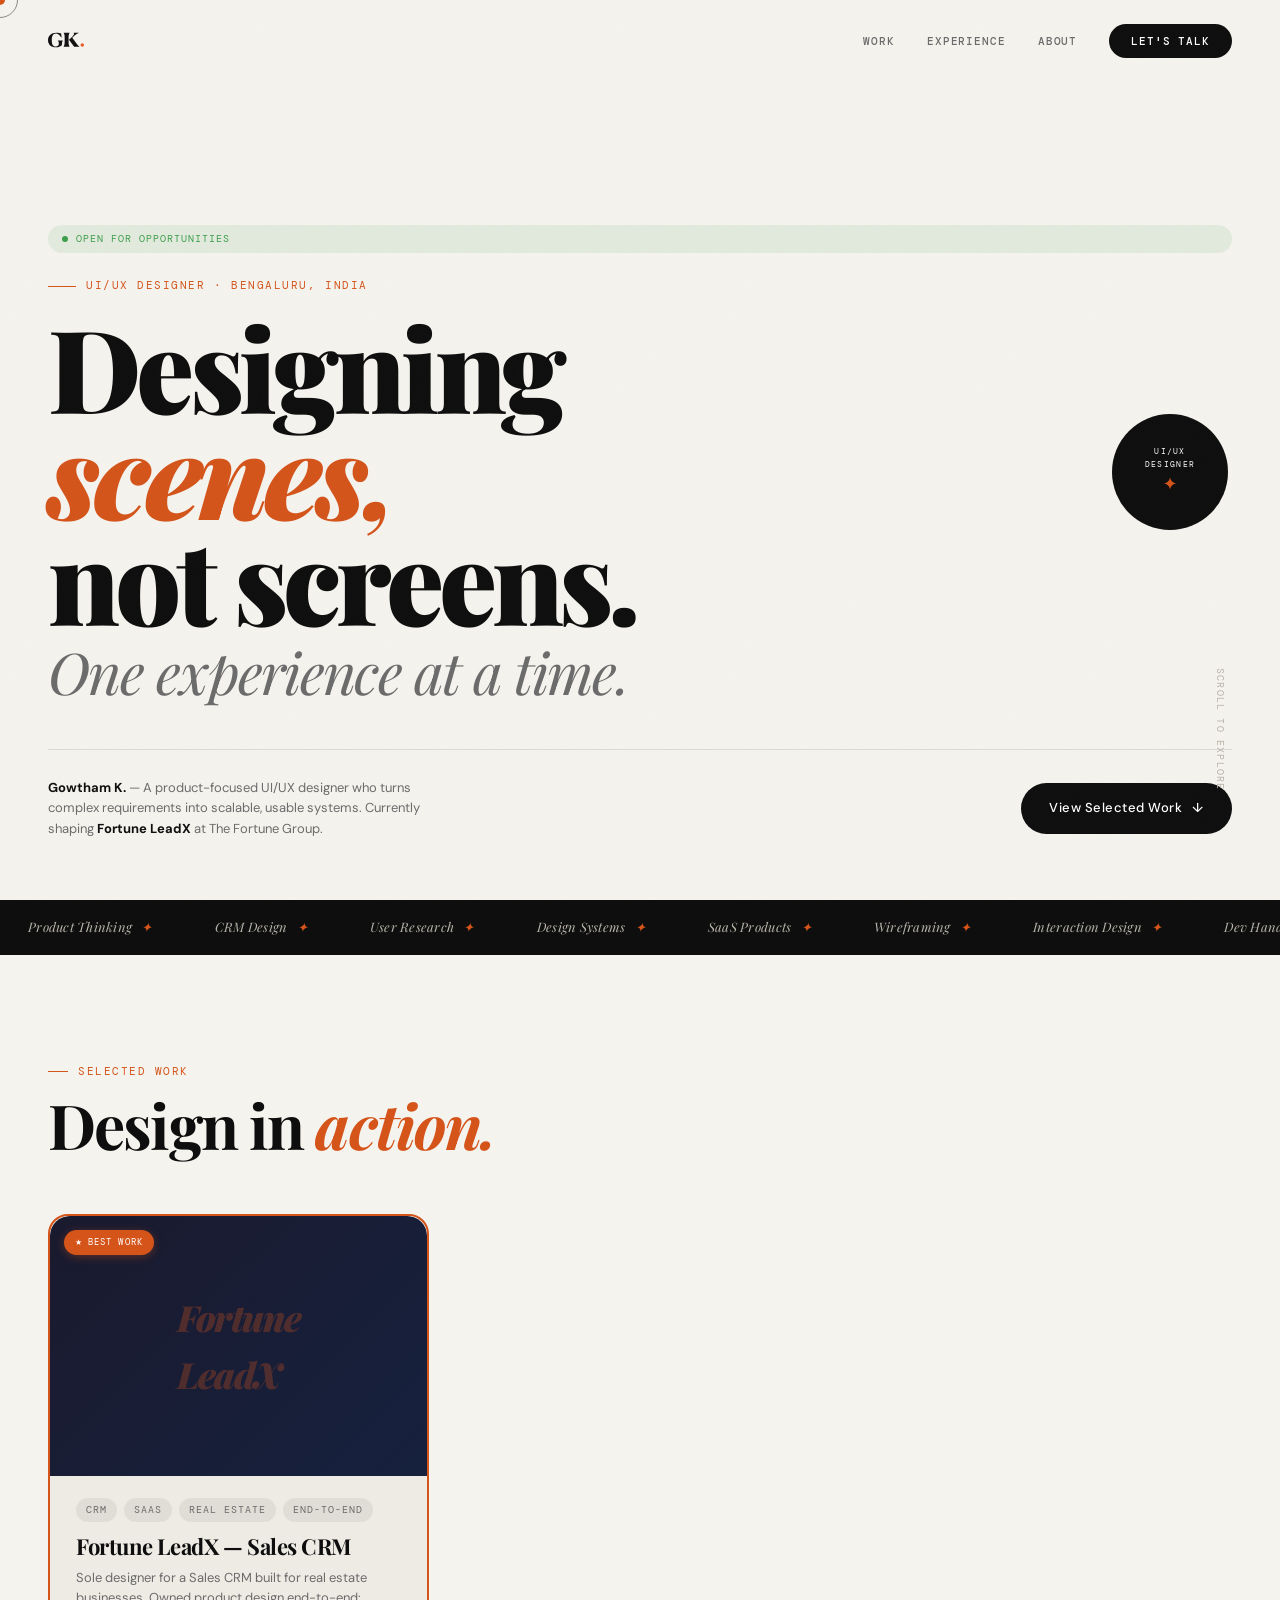
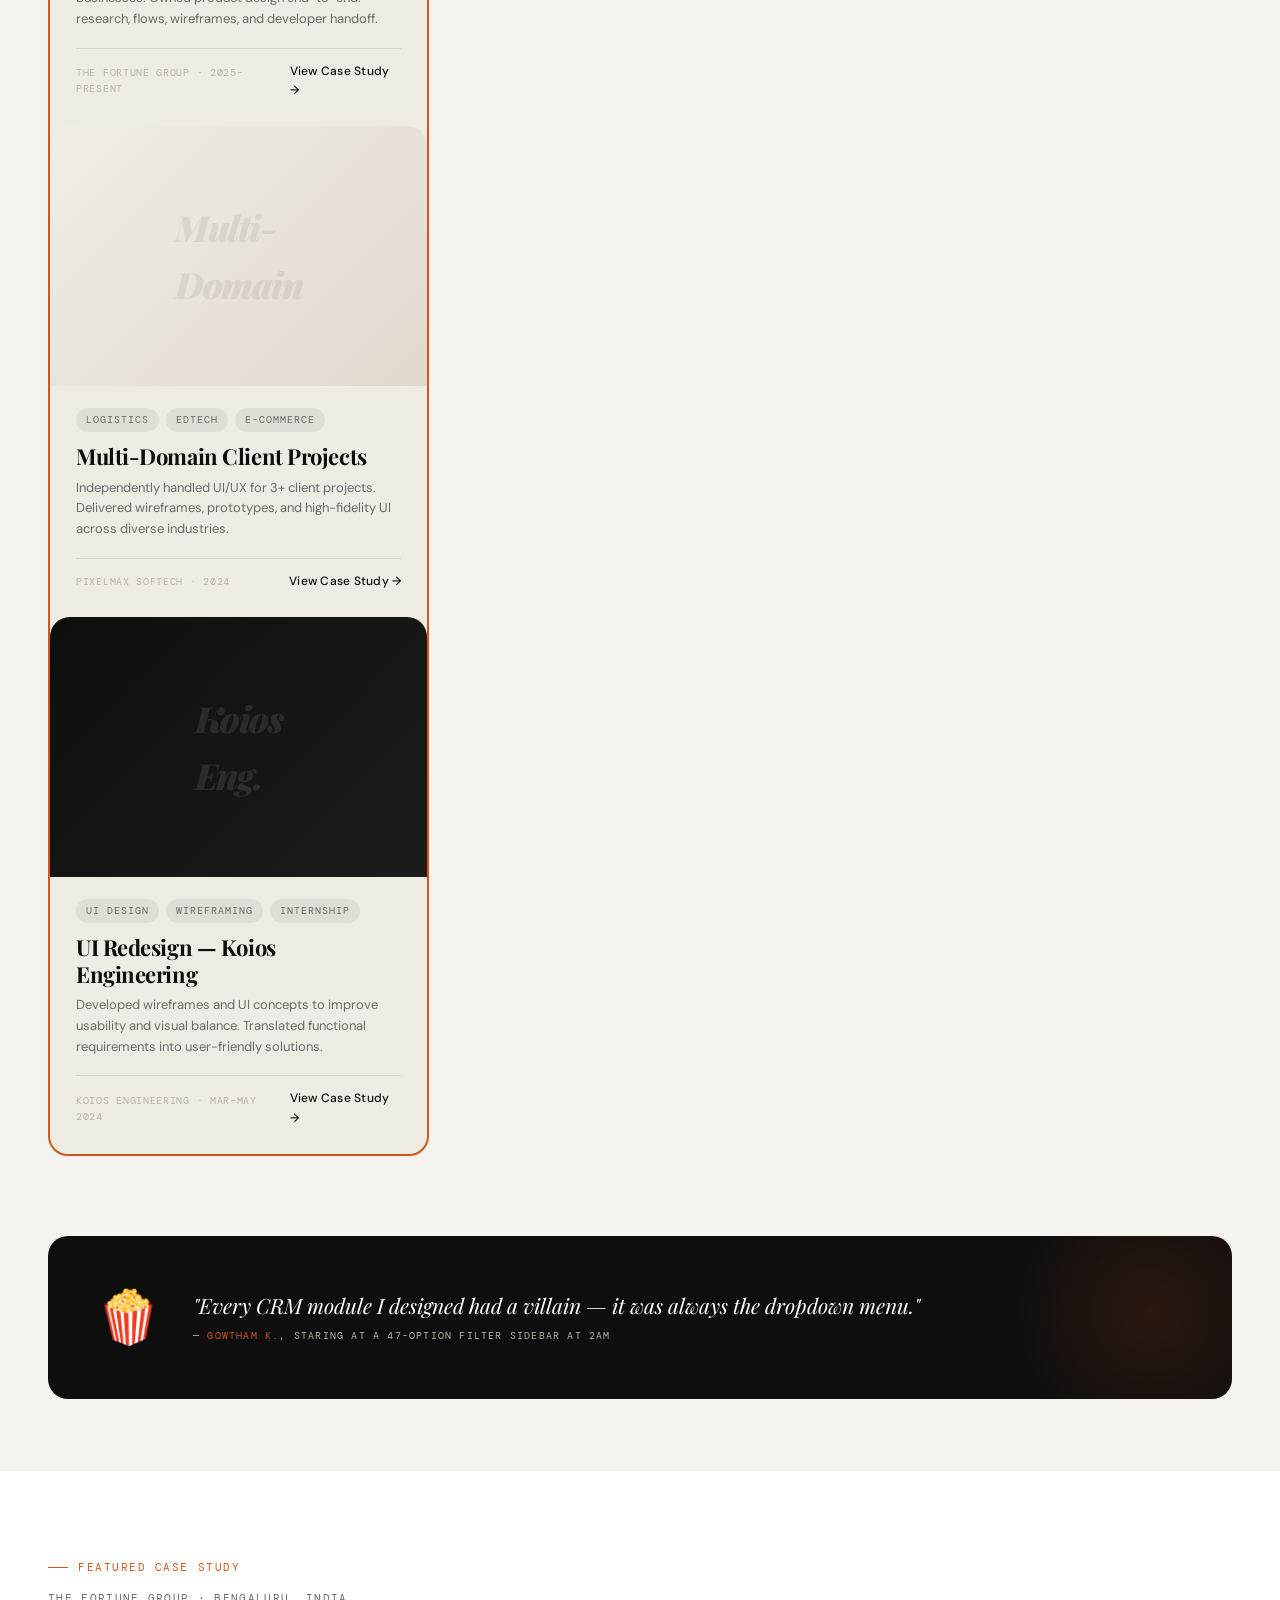
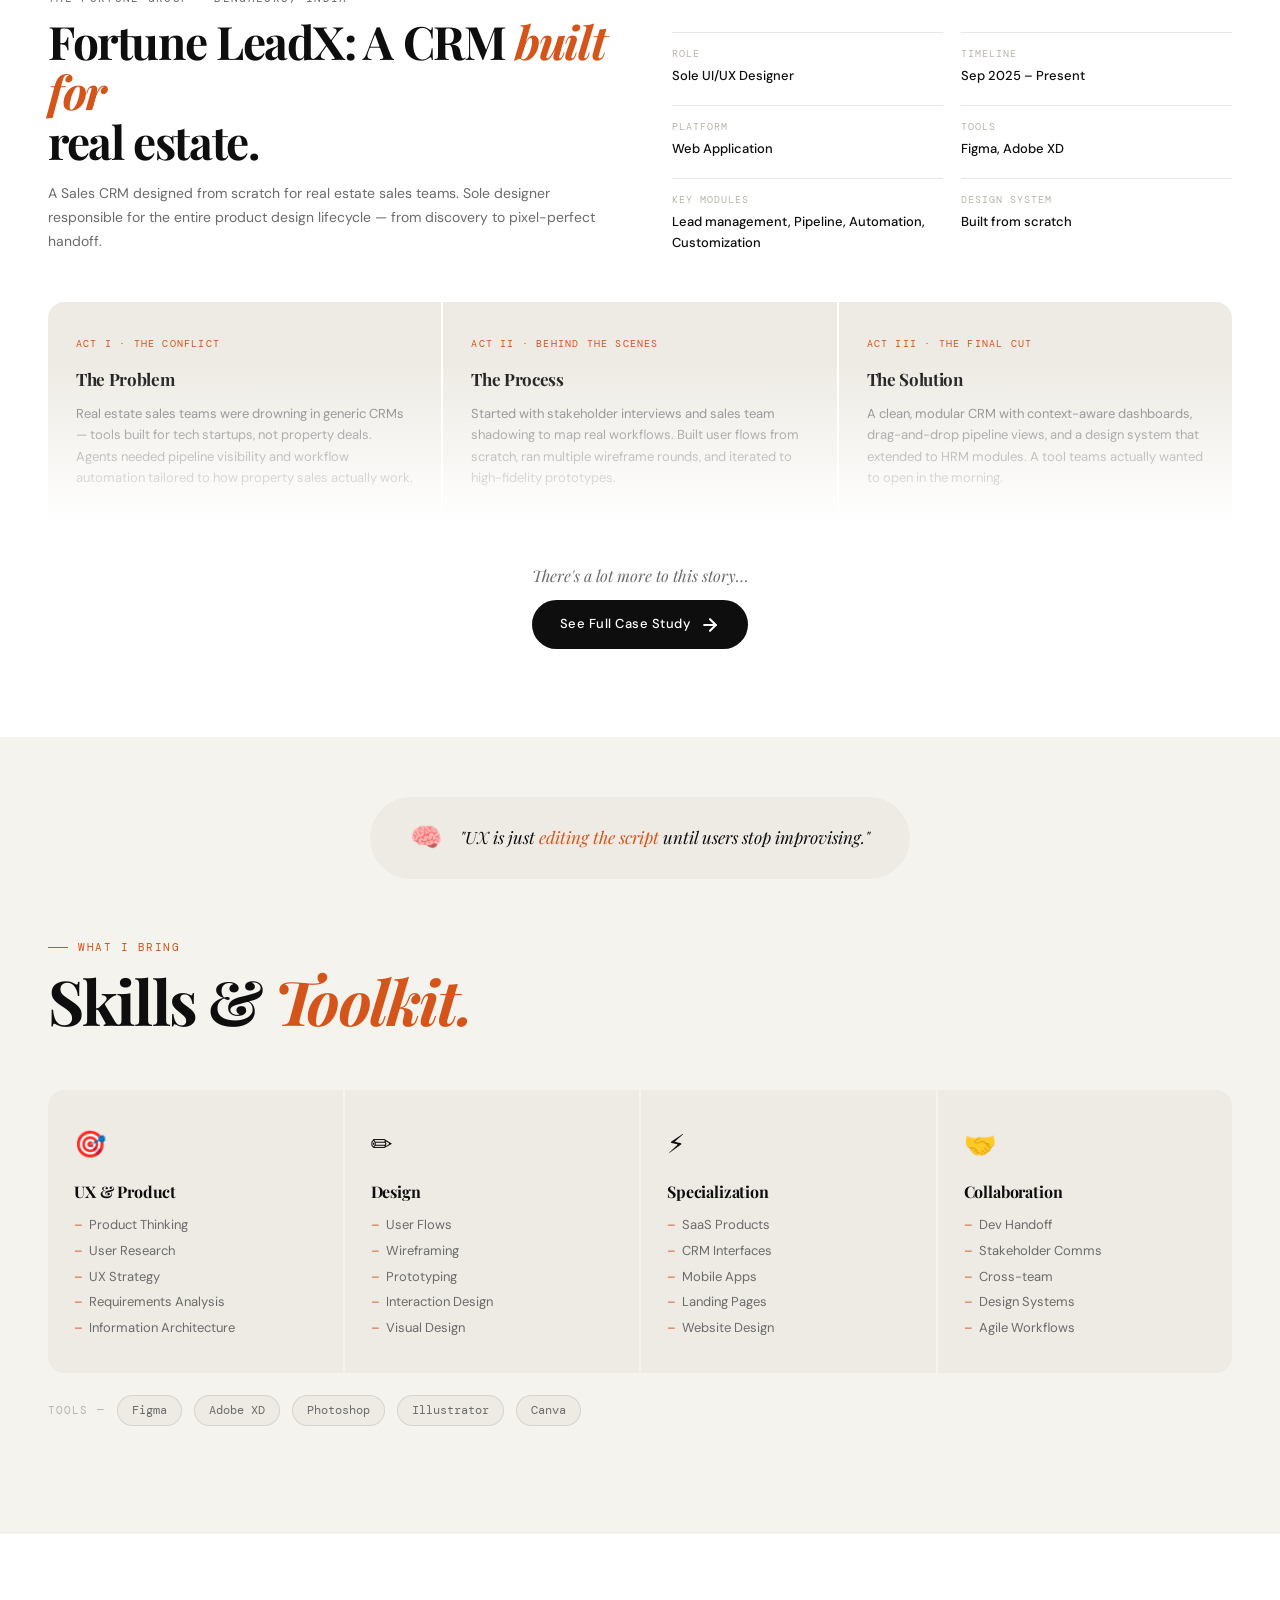
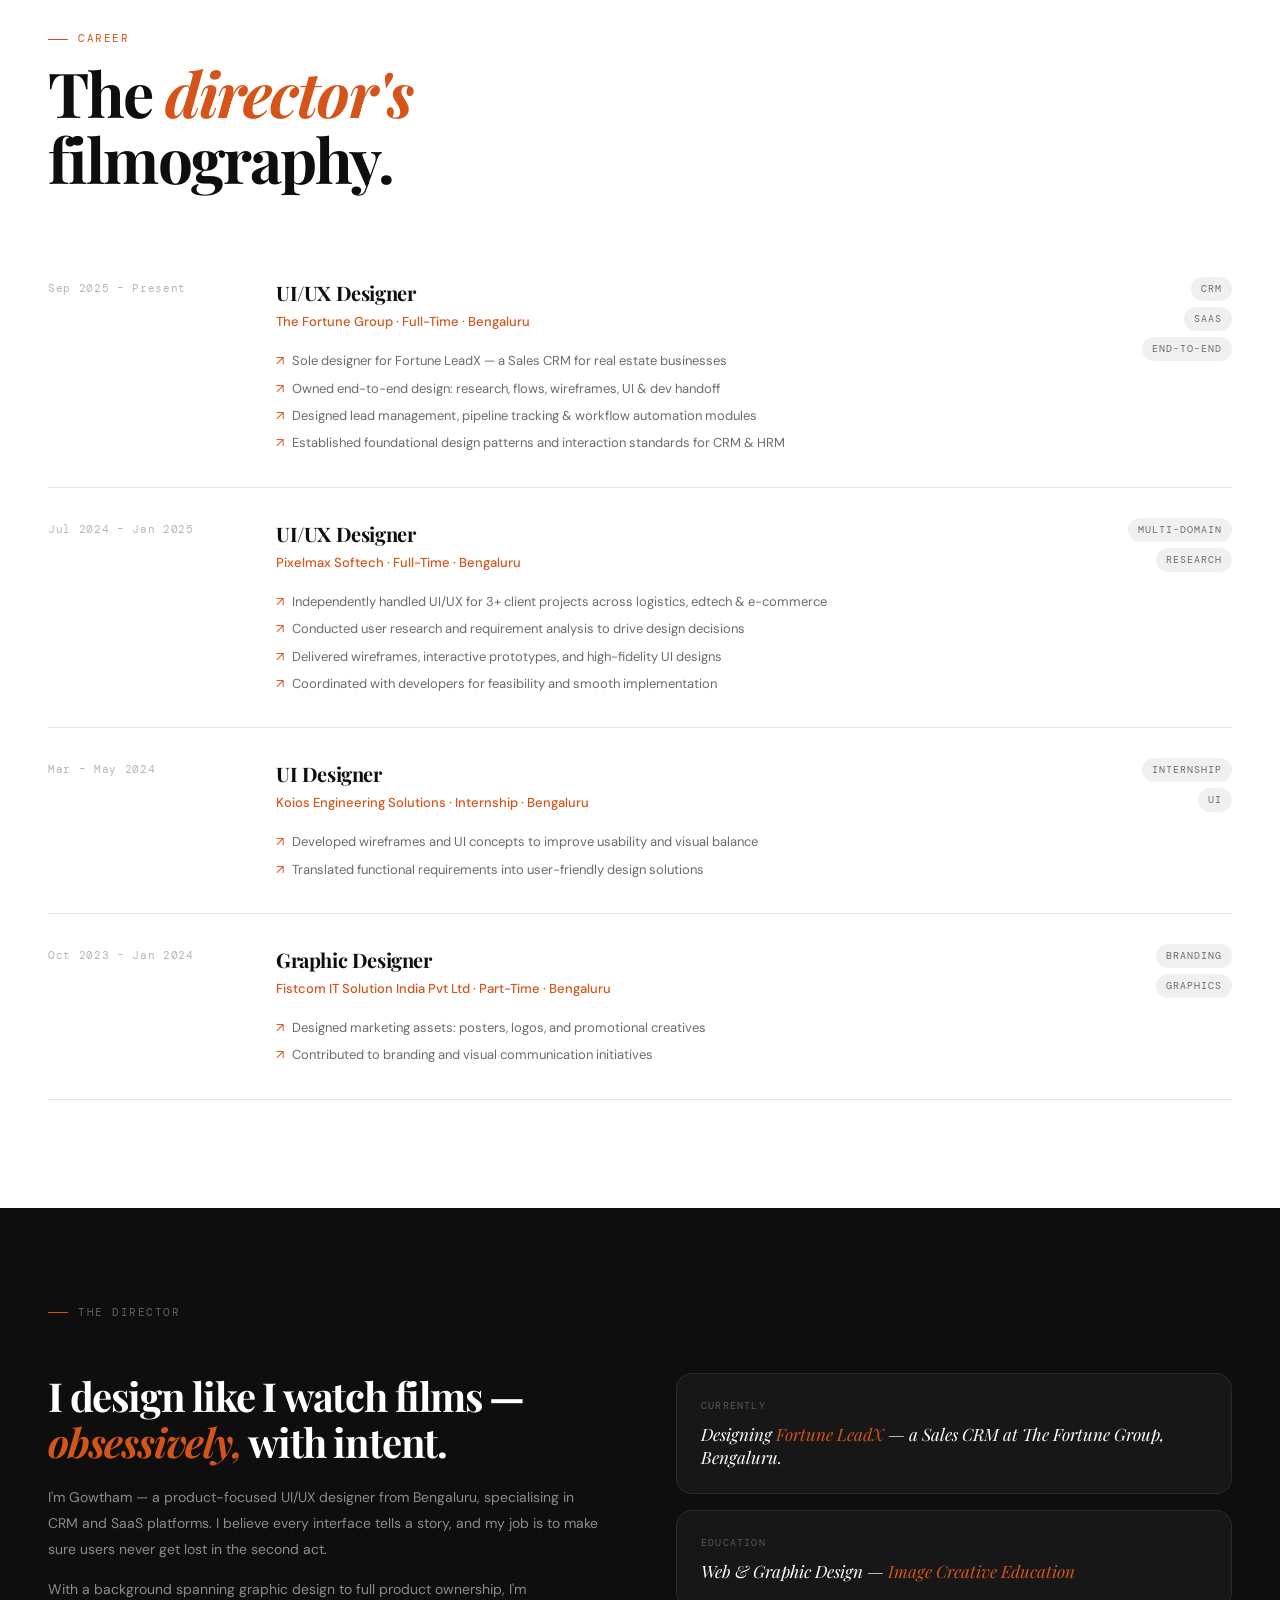
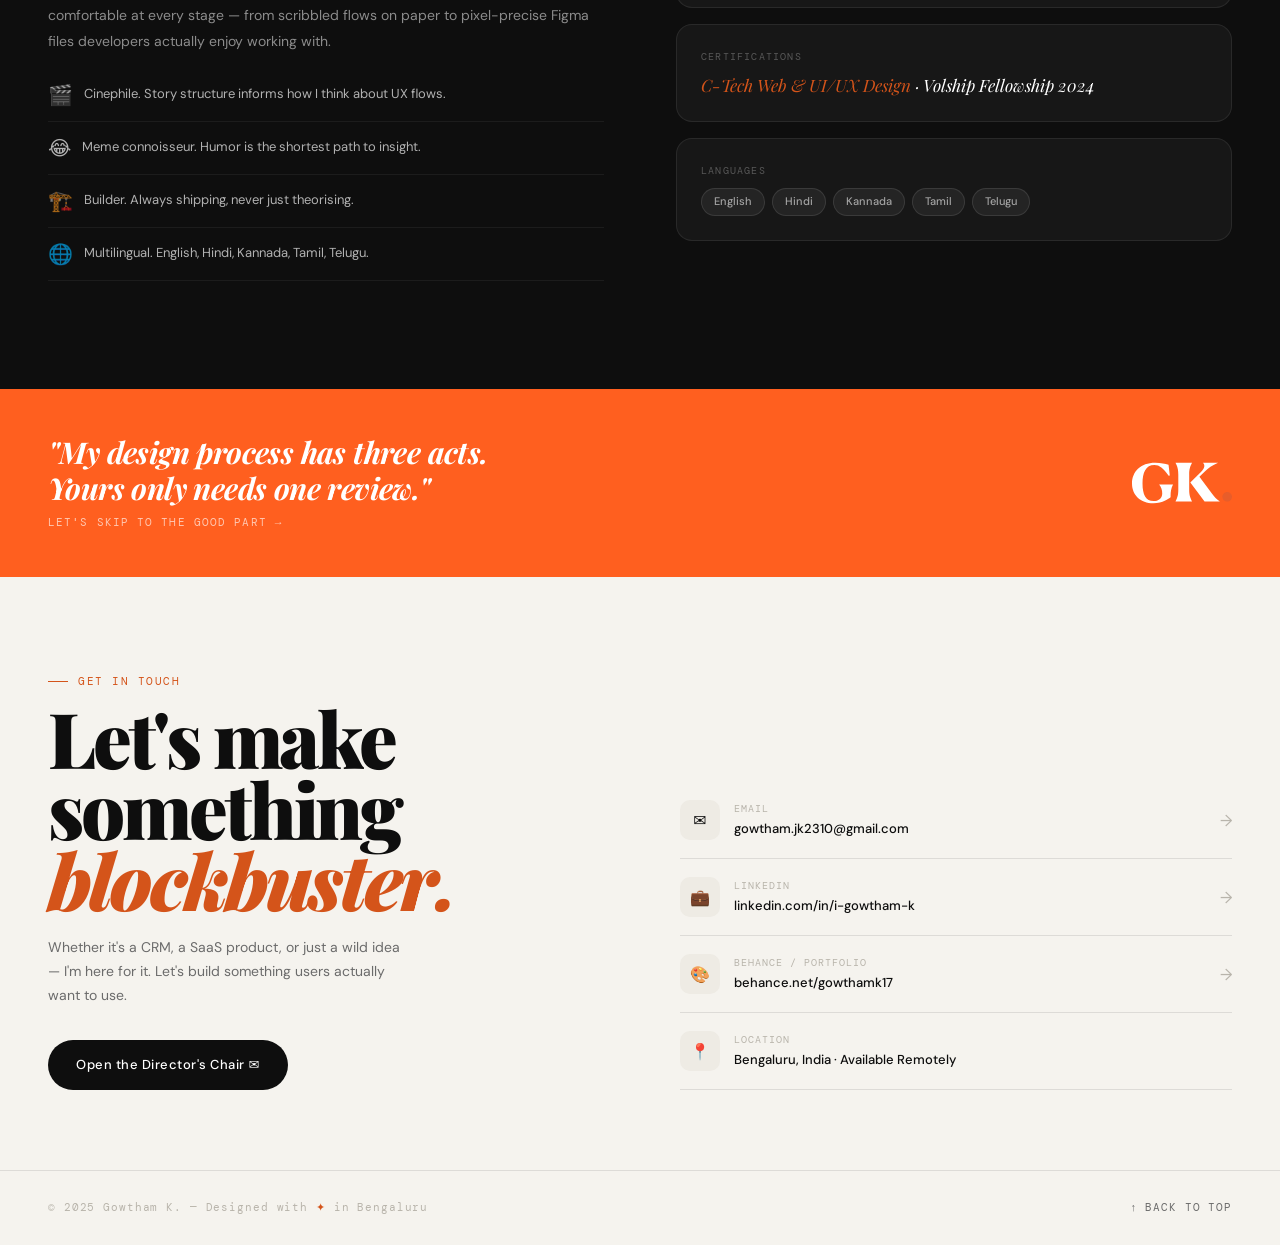
==== commit 60d26c37: "main\" ====
--- a/index.html
+++ b/index.html
@@ -4,6 +4,8 @@
   <meta charset="UTF-8">
   <meta name="viewport" content="width=device-width, initial-scale=1.0">
   <title>Gowtham K. — UI/UX Designer</title>
+  <link rel="icon" type="image/svg+xml" href="img/GK Logo.jpg">
+
   <link rel="preconnect" href="https://fonts.googleapis.com">
   <link href="https://fonts.googleapis.com/css2?family=Playfair+Display:ital,wght@0,400;0,700;0,900;1,400;1,700&family=DM+Sans:wght@300;400;500&family=DM+Mono:wght@400;500&display=swap" rel="stylesheet">
   <link rel="stylesheet" href="css/global.css">
@@ -94,10 +96,10 @@
 
       <div class="card-image">
         <!-- Real images with float animation -->
-        <div class="bg-anim">
-          <img src="Overview page.jpg" class="main-dash" alt="Fortune LeadX overview">
-          <img src="Card left.jpg"     class="float-img float-l" alt="">
-          <img src="Card right.png"    class="float-img float-r" alt="">
+        <div class="project-card card-leadx large fade-in" onclick="document.getElementById('case-study').scrollIntoView({behavior:'smooth'})">
+      <div class="card-image">
+        <div class="card-image-inner">
+          <div class="card-mockup">Fortune<br>LeadX</div>
         </div>
         <div class="card-hover-meme">🎬 The main character arc →</div>
       </div>
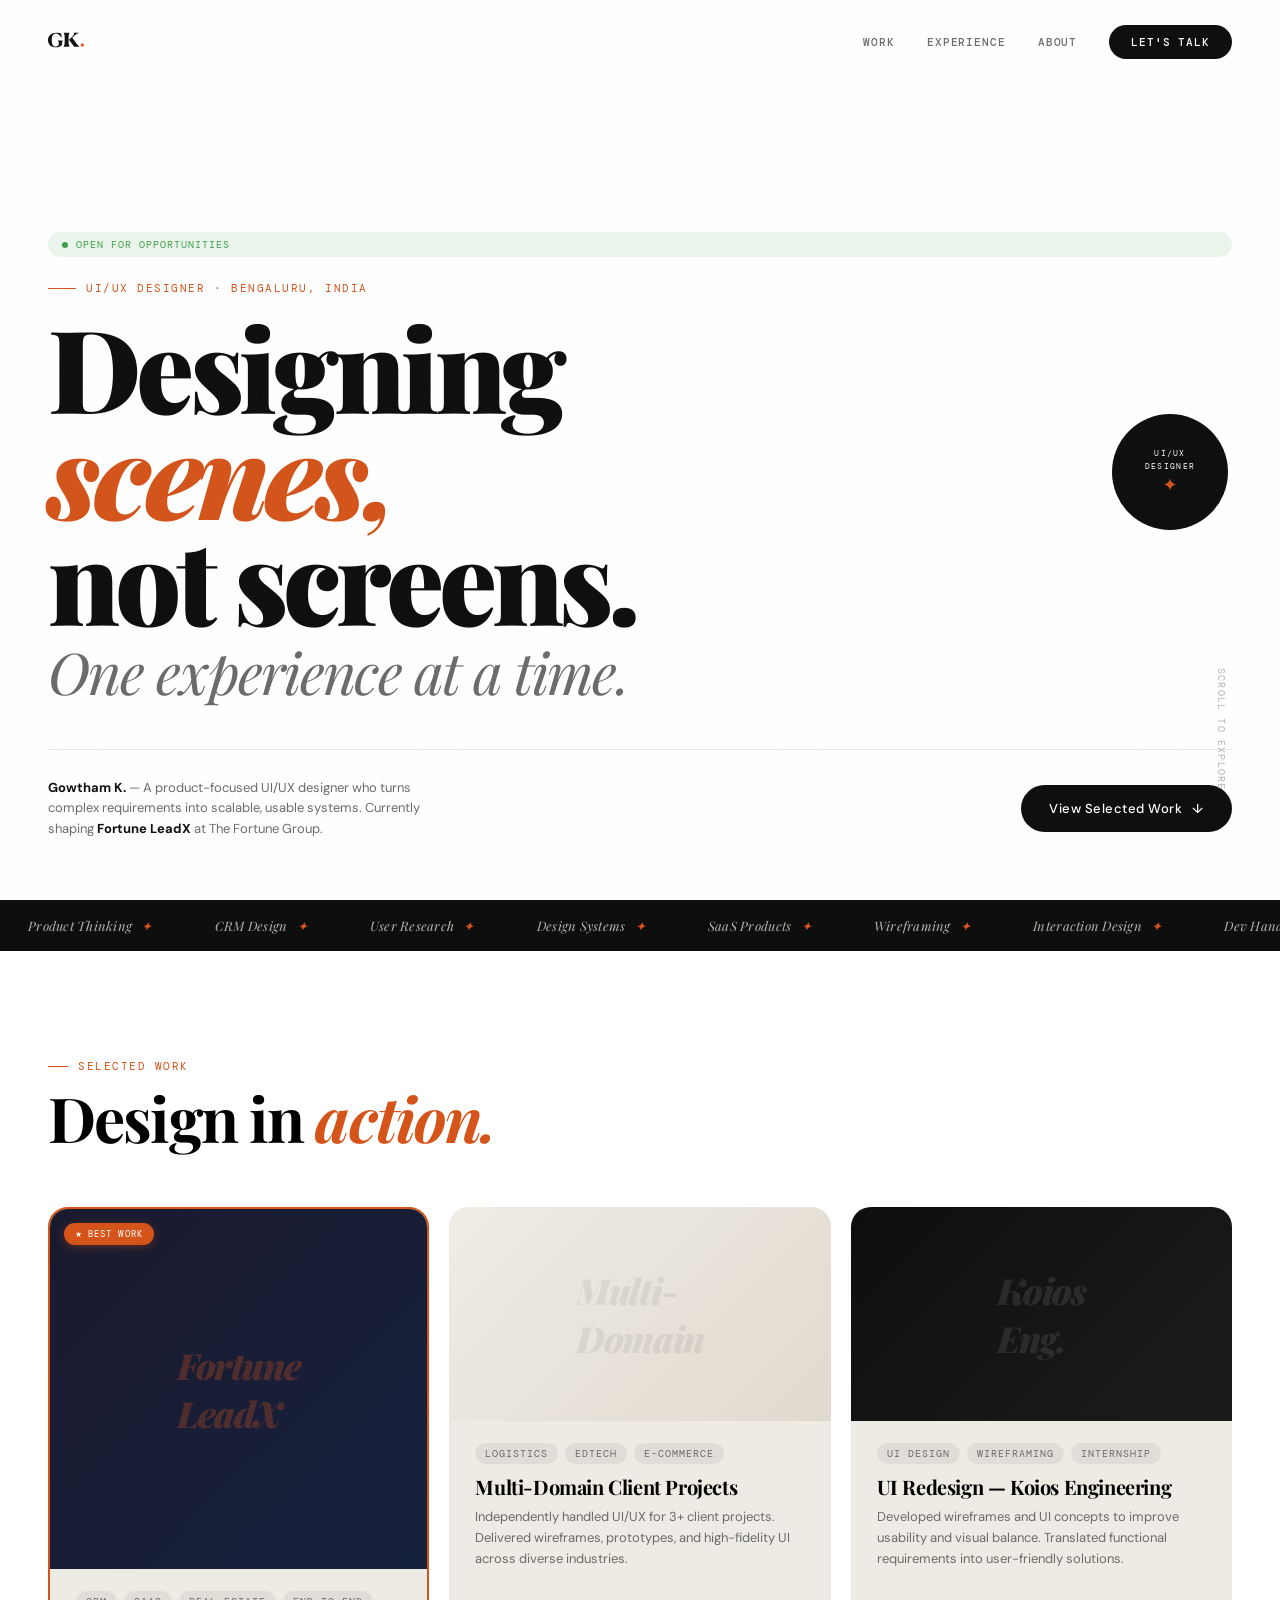
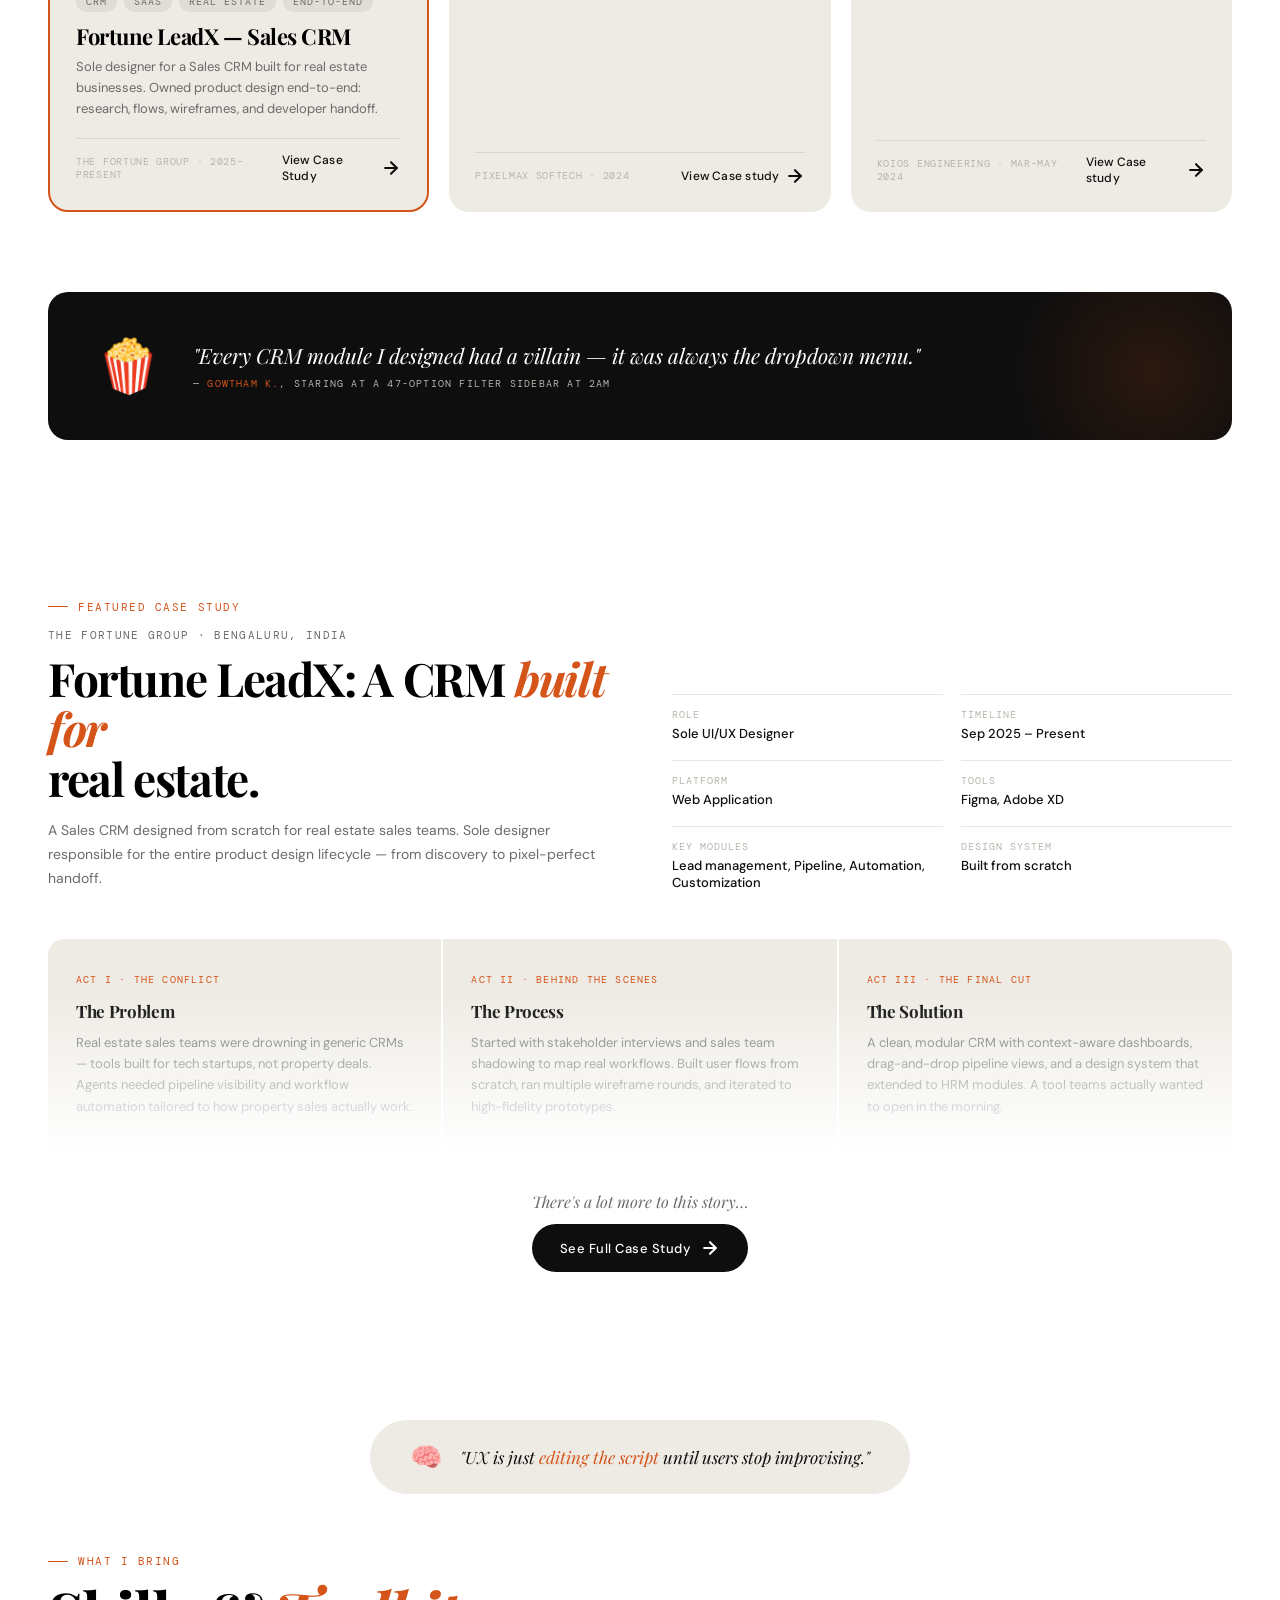
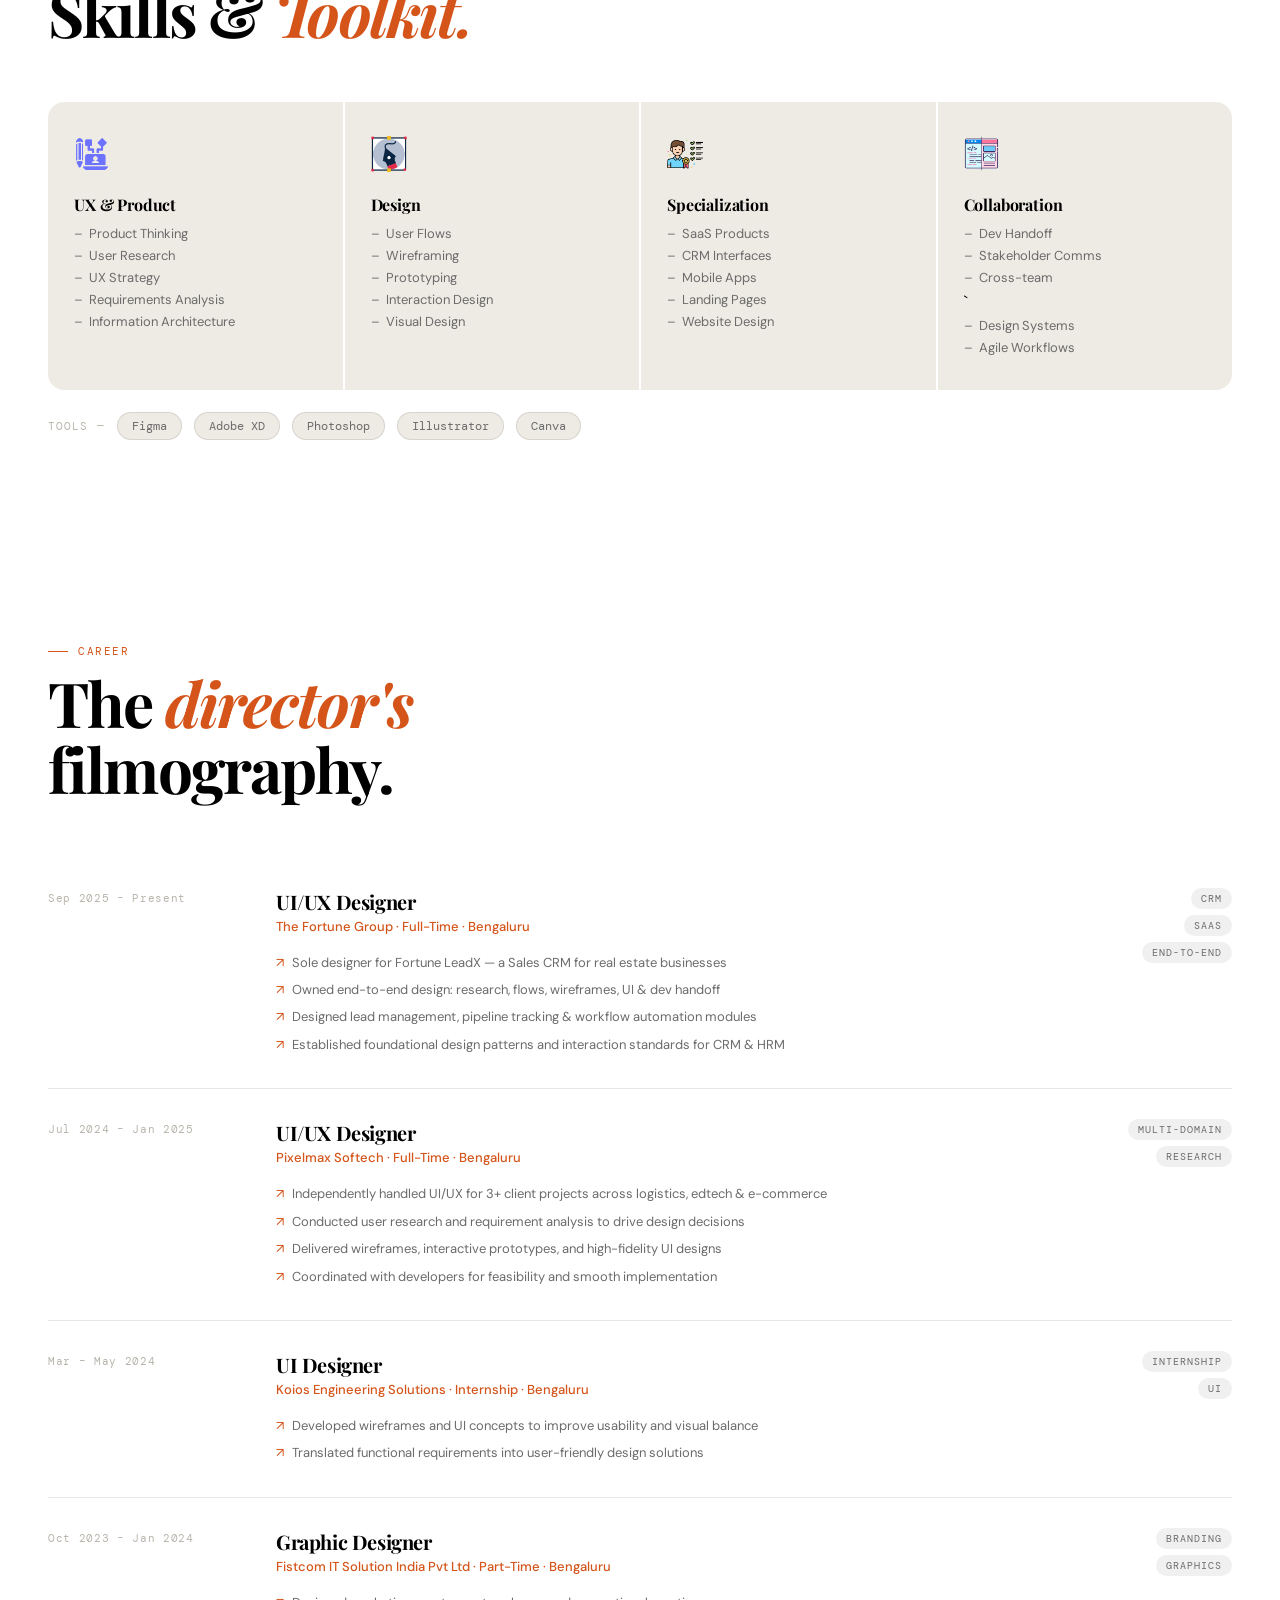
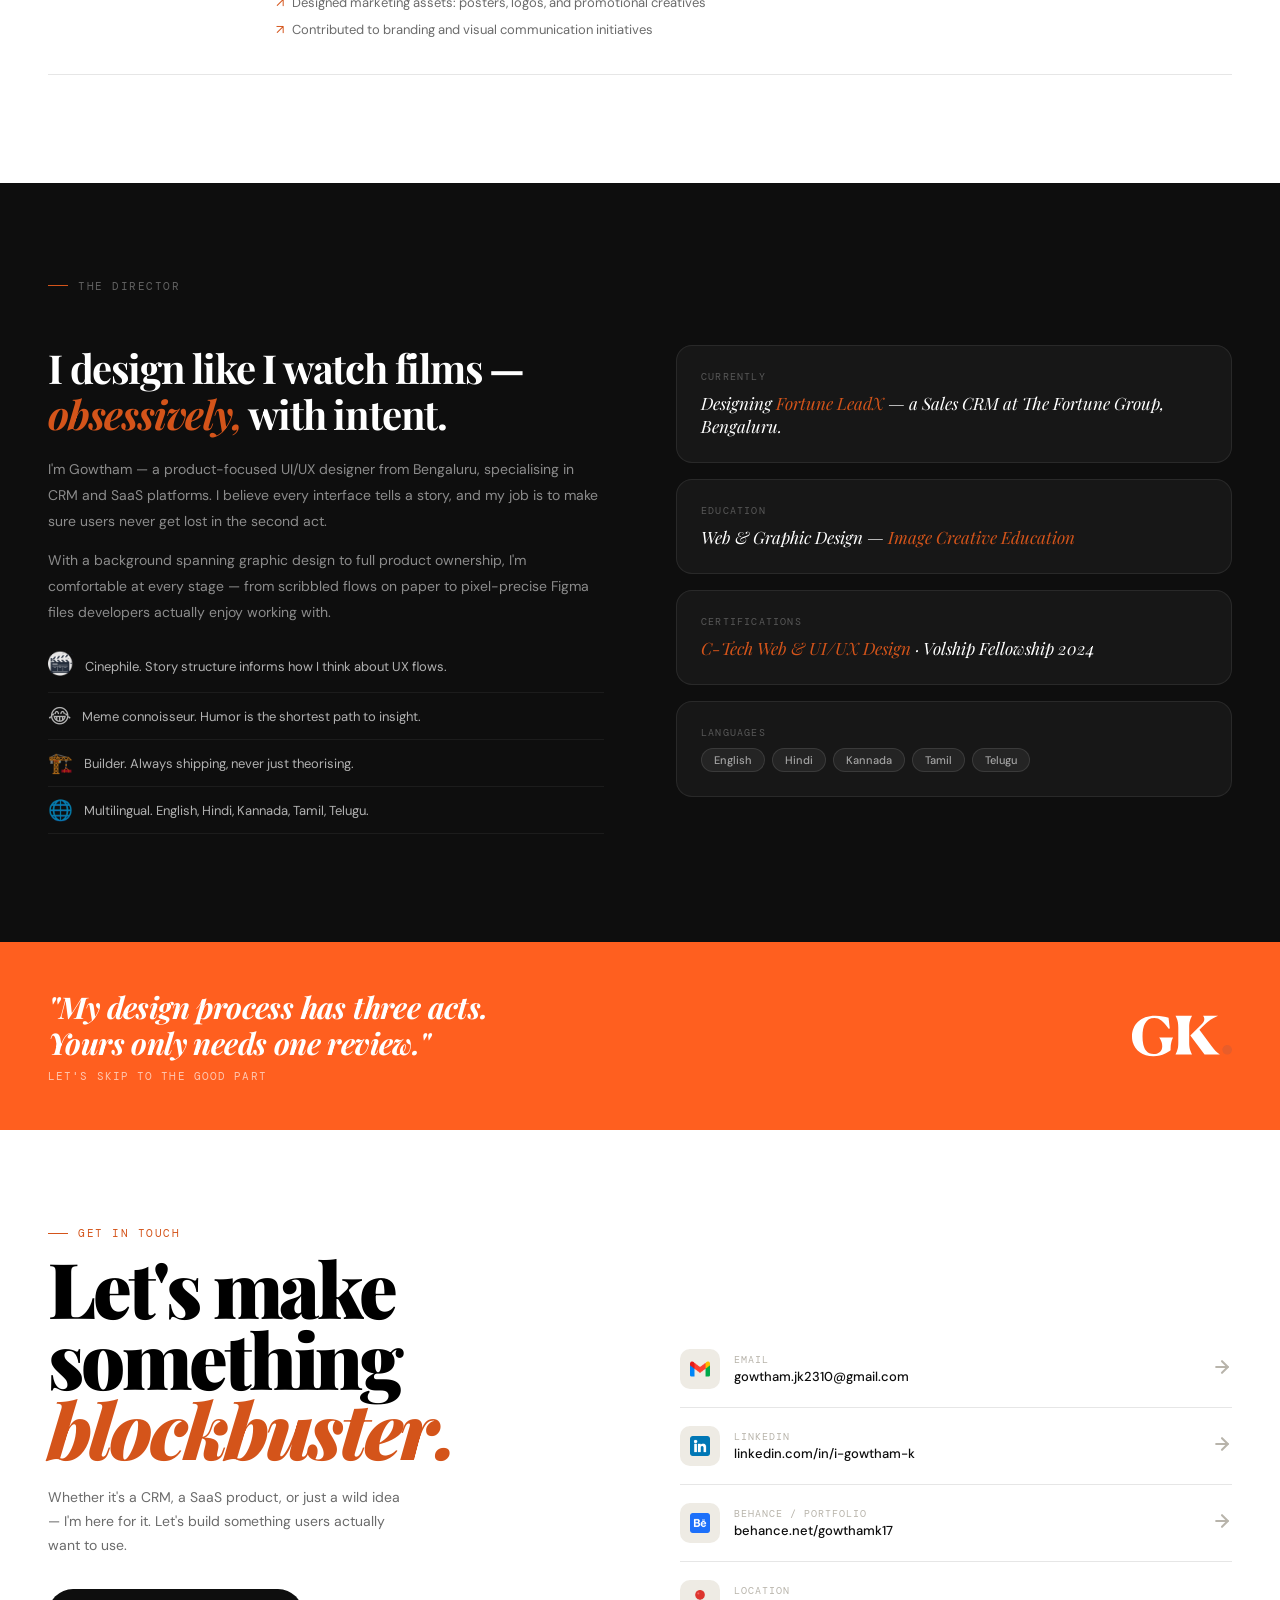
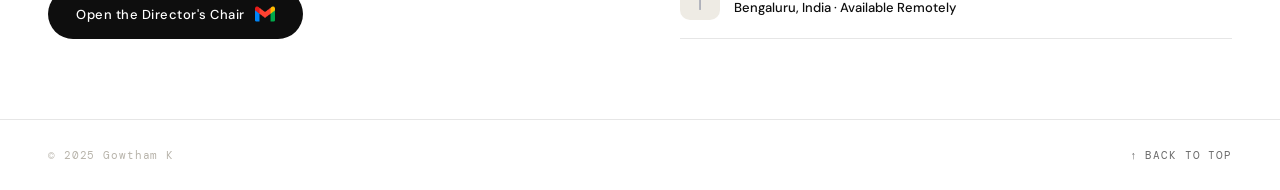
==== commit dba21417: "main" ====
--- a/index.html
+++ b/index.html
@@ -4,7 +4,7 @@
   <meta charset="UTF-8">
   <meta name="viewport" content="width=device-width, initial-scale=1.0">
   <title>Gowtham K. — UI/UX Designer</title>
-  <link rel="icon" type="image/svg+xml" href="img/GK Logo.jpg">
+  <link rel="icon" href="img/">
 
   <link rel="preconnect" href="https://fonts.googleapis.com">
   <link href="https://fonts.googleapis.com/css2?family=Playfair+Display:ital,wght@0,400;0,700;0,900;1,400;1,700&family=DM+Sans:wght@300;400;500&family=DM+Mono:wght@400;500&display=swap" rel="stylesheet">
@@ -15,8 +15,7 @@
 
 <div class="grain"></div>
 <div class="progress-bar" id="progress"></div>
-<div class="cursor"      id="cursor"></div>
-<div class="cursor-ring" id="cursorRing"></div>
+
 
 <!-- ═══════════════════════════════════════════════
      NAV  — all links are #anchor scroll targets
@@ -92,17 +91,14 @@
 
     <!-- ── Card 1: Fortune LeadX (FEATURED) ── -->
     <div class="project-card card-leadx card-featured fade-in">
-      <span class="featured-badge">Best Work</span>
-
-      <div class="card-image">
-        <!-- Real images with float animation -->
-        <div class="project-card card-leadx large fade-in" onclick="document.getElementById('case-study').scrollIntoView({behavior:'smooth'})">
-      <div class="card-image">
-        <div class="card-image-inner">
-          <div class="card-mockup">Fortune<br>LeadX</div>
-        </div>
-        <div class="card-hover-meme">🎬 The main character arc →</div>
-      </div>
+  <span class="featured-badge">Best Work</span>
+
+  <div class="card-image">
+    <div class="card-image-inner">
+      <div class="card-mockup">Fortune<br>LeadX</div>
+    </div>
+    <div class="card-hover-meme">🎬 The main character arc →</div>
+  </div>
 
       <div class="card-body">
         <div class="card-tags">
@@ -120,7 +116,15 @@
         <div class="card-footer-row">
           <span class="card-company">The Fortune Group · 2025–Present</span>
           <a href="case-studies/fortune-leadx.html" class="card-cta-link">
-            View Case Study →
+            View Case Study 
+             <span class="arrow-icon">
+      <svg width="20" height="20" viewBox="0 0 24 24" fill="none" 
+           stroke="currentColor" stroke-width="2.5" 
+           stroke-linecap="round" stroke-linejoin="round">
+        <line x1="5" y1="12" x2="19" y2="12"></line>
+        <polyline points="12 5 19 12 12 19"></polyline>
+      </svg>
+    </span>
           </a>
         </div>
       </div>
@@ -148,7 +152,15 @@
         <div class="card-footer-row">
           <span class="card-company">Pixelmax Softech · 2024</span>
           <a href="case-studies/pixelmax.html" class="card-cta-link">
-            View Case Study →
+            View Case study
+            <span class="arrow-icon">
+      <svg width="20" height="20" viewBox="0 0 24 24" fill="none" 
+           stroke="currentColor" stroke-width="2.5" 
+           stroke-linecap="round" stroke-linejoin="round">
+        <line x1="5" y1="12" x2="19" y2="12"></line>
+        <polyline points="12 5 19 12 12 19"></polyline>
+      </svg>
+    </span>
           </a>
         </div>
       </div>
@@ -176,7 +188,15 @@
         <div class="card-footer-row">
           <span class="card-company">Koios Engineering · Mar–May 2024</span>
           <a href="case-studies/koios.html" class="card-cta-link">
-            View Case Study →
+            View Case study
+            <span class="arrow-icon">
+      <svg width="20" height="20" viewBox="0 0 24 24" fill="none" 
+           stroke="currentColor" stroke-width="2.5" 
+           stroke-linecap="round" stroke-linejoin="round">
+        <line x1="5" y1="12" x2="19" y2="12"></line>
+        <polyline points="12 5 19 12 12 19"></polyline>
+      </svg>
+    </span>
           </a>
         </div>
       </div>
@@ -325,7 +345,7 @@
 
   <div class="skills-grid">
     <div class="skill-item fade-in">
-      <div class="skill-icon">🎯</div>
+      <div class="skill-icon"><img src="img/ux-design.png" alt="GK" width="36" height="36"></div>
       <p class="skill-name">UX &amp; Product</p>
       <ul class="skill-list">
         <li>Product Thinking</li>
@@ -336,7 +356,7 @@
       </ul>
     </div>
     <div class="skill-item fade-in d1">
-      <div class="skill-icon">✏️</div>
+      <div class="skill-icon"><img src="img/logo-design.png" alt="GK" width="36" height="36"></div>
       <p class="skill-name">Design</p>
       <ul class="skill-list">
         <li>User Flows</li>
@@ -347,7 +367,7 @@
       </ul>
     </div>
     <div class="skill-item fade-in d2">
-      <div class="skill-icon">⚡</div>
+      <div class="skill-icon"><img src="img/requirements.png" alt="GK" width="36" height="36"></div>
       <p class="skill-name">Specialization</p>
       <ul class="skill-list">
         <li>SaaS Products</li>
@@ -358,12 +378,12 @@
       </ul>
     </div>
     <div class="skill-item fade-in d3">
-      <div class="skill-icon">🤝</div>
+      <div class="skill-icon"><img src="img/programming.png" alt="GK" width="36" height="36"></div>
       <p class="skill-name">Collaboration</p>
       <ul class="skill-list">
         <li>Dev Handoff</li>
         <li>Stakeholder Comms</li>
-        <li>Cross-team</li>
+        <li>Cross-team</li>`
         <li>Design Systems</li>
         <li>Agile Workflows</li>
       </ul>
@@ -484,7 +504,7 @@
         pixel-precise Figma files developers actually enjoy working with.
       </p>
       <div class="fade-in d2">
-        <div class="about-trait"><span class="trait-icon">🎬</span> Cinephile. Story structure informs how I think about UX flows.</div>
+        <div class="about-trait"><span class="trait-icon"><img src="img/clapperboard.png" alt="GK" width="26" height="26"></span> Cinephile. Story structure informs how I think about UX flows.</div>
         <div class="about-trait"><span class="trait-icon">😂</span> Meme connoisseur. Humor is the shortest path to insight.</div>
         <div class="about-trait"><span class="trait-icon">🏗️</span> Builder. Always shipping, never just theorising.</div>
         <div class="about-trait"><span class="trait-icon">🌐</span> Multilingual. English, Hindi, Kannada, Tamil, Telugu.</div>
@@ -527,7 +547,9 @@
     <p class="meme-banner-text">
       "My design process has three acts.<br>Yours only needs one review."
     </p>
-    <p class="meme-banner-sub">Let's skip to the good part →</p>
+    <p class="meme-banner-sub">Let's skip to the good part 
+      
+    </p>
   </div>
  <img src="img/GK Logo_White.svg" alt="GK" width="100" height="100">
 </div>
@@ -546,28 +568,49 @@
         I'm here for it. Let's build something users actually want to use.
       </p>
       <a href="mailto:gowtham.jk2310@gmail.com" class="btn-primary">
-        Open the Director's Chair ✉️
+        Open the Director's Chair <img src="img/Logos/gmail.png" alt="GK" width="20" height="20">
       </a>
     </div>
 
     <div class="contact-links fade-in d2">
       <a href="mailto:gowtham.jk2310@gmail.com" class="contact-link-item">
-        <div class="c-icon">✉️</div>
+        <div class="c-icon"><img src="img/Logos/gmail.png" alt="GK" width="20" height="20"></div>
         <div><p class="c-label">Email</p><p class="c-value">gowtham.jk2310@gmail.com</p></div>
-        <span class="c-arrow">→</span>
+        <span class="c-arrow">
+      <svg width="20" height="20" viewBox="0 0 24 24" fill="none" 
+           stroke="currentColor" stroke-width="2.5" 
+           stroke-linecap="round" stroke-linejoin="round">
+        <line x1="5" y1="12" x2="19" y2="12"></line>
+        <polyline points="12 5 19 12 12 19"></polyline>
+      </svg>
+    </span>
       </a>
       <a href="https://www.linkedin.com/in/i-gowtham-k/" target="_blank" rel="noopener" class="contact-link-item">
-        <div class="c-icon">💼</div>
+        <div class="c-icon"><img src="img/Logos/linkedin.png" alt="GK" width="20" height="20"></div>
         <div><p class="c-label">LinkedIn</p><p class="c-value">linkedin.com/in/i-gowtham-k</p></div>
-        <span class="c-arrow">→</span>
+         <span class="c-arrow">
+      <svg width="20" height="20" viewBox="0 0 24 24" fill="none" 
+           stroke="currentColor" stroke-width="2.5" 
+           stroke-linecap="round" stroke-linejoin="round">
+        <line x1="5" y1="12" x2="19" y2="12"></line>
+        <polyline points="12 5 19 12 12 19"></polyline>
+      </svg>
+    </span>
       </a>
       <a href="https://www.behance.net/gowthamk17" target="_blank" rel="noopener" class="contact-link-item">
-        <div class="c-icon">🎨</div>
+        <div class="c-icon"><img src="img/Logos/behance.png" alt="GK" width="20" height="20"></div>
         <div><p class="c-label">Behance / Portfolio</p><p class="c-value">behance.net/gowthamk17</p></div>
-        <span class="c-arrow">→</span>
+        <span class="c-arrow">
+      <svg width="20" height="20" viewBox="0 0 24 24" fill="none" 
+           stroke="currentColor" stroke-width="2.5" 
+           stroke-linecap="round" stroke-linejoin="round">
+        <line x1="5" y1="12" x2="19" y2="12"></line>
+        <polyline points="12 5 19 12 12 19"></polyline>
+      </svg>
+    </span>
       </a>
       <div class="contact-link-item c-nolink">
-        <div class="c-icon">📍</div>
+        <div class="c-icon"><img src="img/Logos/pin.png" alt="GK" width="20" height="20"></div>
         <div><p class="c-label">Location</p><p class="c-value">Bengaluru, India · Available Remotely</p></div>
       </div>
     </div>
@@ -579,7 +622,7 @@
      FOOTER
 ════════════════════════════════════════════════ -->
 <footer>
-  <p class="footer-copy">© 2025 Gowtham K. — Designed with <span>✦</span> in Bengaluru</p>
+  <p class="footer-copy">© 2025 Gowtham K</p>
   <a href="#hero" class="footer-top">↑ Back to top</a>
 </footer>
 
--- a/css/global.css
+++ b/css/global.css
@@ -7,6 +7,9 @@
 *, *::before, *::after { box-sizing: border-box; margin: 0; padding: 0; }
 
 /* ── Tokens ─────────────────────────────────────── */
+body {
+  font-family: var(--sans);
+}
 :root {
   --bg:         #F5F3EE;
   --ink:        #0E0E0E;
@@ -28,37 +31,6 @@
 /* ── Base ─────────────────────────────────────── */
 html { scroll-behavior: smooth; }
 
-body {
-  background:  var(--bg);
-  color:       var(--ink);
-  font-family: var(--sans);
-  font-size:   16px;
-  line-height: 1.6;
-  overflow-x:  hidden;
-  cursor:      none;
-}
-
-/* ── Custom cursor ─────────────────────────────── */
-.cursor {
-  width: 10px; height: 10px;
-  background: var(--accent);
-  border-radius: 50%;
-  position: fixed; top: 0; left: 0;
-  pointer-events: none; z-index: 9999;
-  transform: translate(-50%,-50%);
-  transition: transform .1s;
-}
-.cursor-ring {
-  width: 36px; height: 36px;
-  border: 1.5px solid var(--ink);
-  border-radius: 50%;
-  position: fixed; top: 0; left: 0;
-  pointer-events: none; z-index: 9998;
-  opacity: .45;
-  transform: translate(-50%,-50%);
-  transition: transform .35s cubic-bezier(.25,.46,.45,.94),
-              width .25s, height .25s;
-}
 
 /* ── Grain overlay ─────────────────────────────── */
 .grain {
@@ -300,8 +272,8 @@
   font-size: 13px; color: var(--ink-muted);
   display: flex; align-items: center; gap: 6px; transition: color .25s;
 }
-.skill-list li::before { content: '–'; color: var(--accent); }
-.skill-item:hover .skill-list li { color: rgba(255,255,255,.50); }
+.skill-list li::before { content: '–'; color: #121212(--accent); }
+.skill-item:hover .skill-list li { color: #ffffff80; }
 
 .tools-row {
   margin-top: 22px; display: flex; align-items: center; gap: 12px; flex-wrap: wrap;
--- a/css/home.css
+++ b/css/home.css
@@ -103,7 +103,7 @@
 }
 .project-card:hover {
   transform: translateY(-6px);
-  box-shadow: 0 20px 56px rgba(0,0,0,.09);
+  box-shadow: 0 20px 56px rgba(0, 0, 0, 0.09);
 }
 
 /* ── FEATURED card: Fortune LeadX ─────────────── */
@@ -132,7 +132,7 @@
   flex-shrink: 0;
 }
 /* Featured card gets taller image */
-.card-featured .card-image { min-height: 260px; }
+.card-featured .card-image { min-height: 360px; }
 /* Other cards */
 .project-card:not(.card-featured) .card-image { aspect-ratio: 16/9; }
 
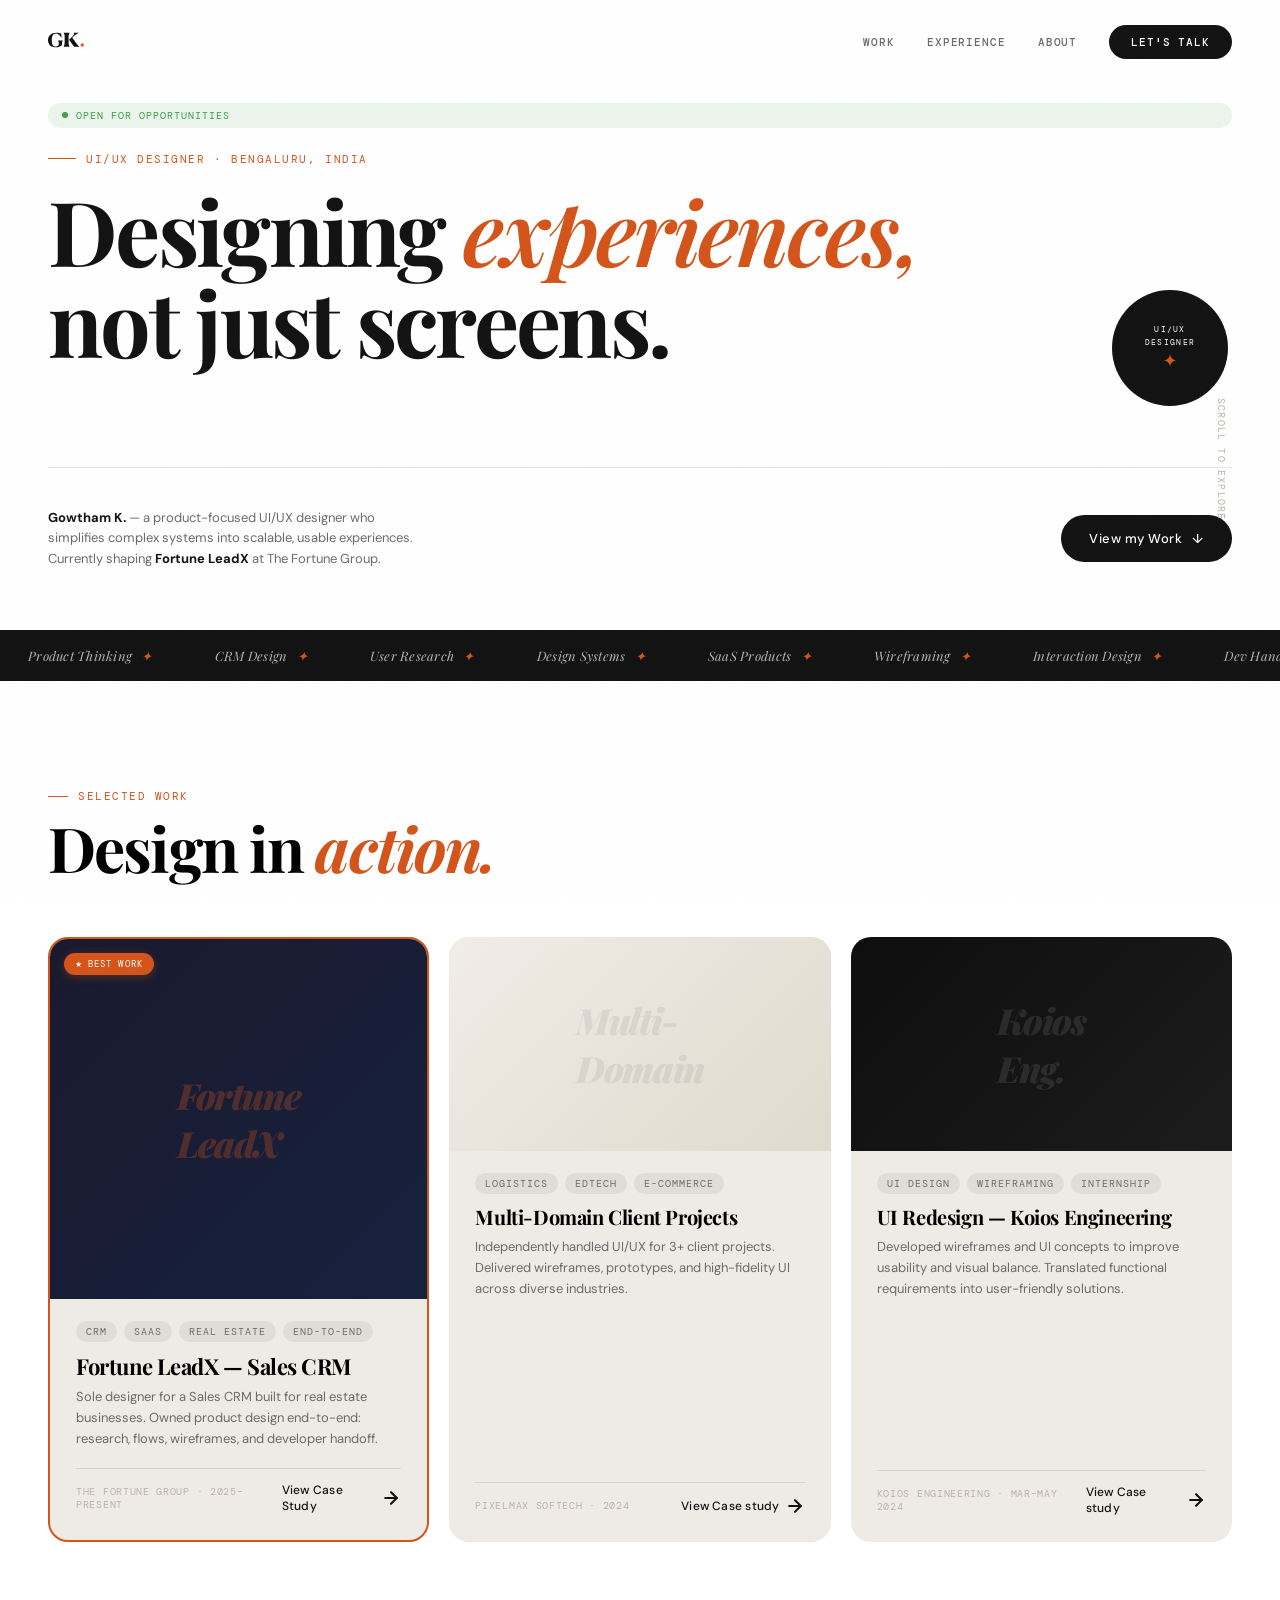
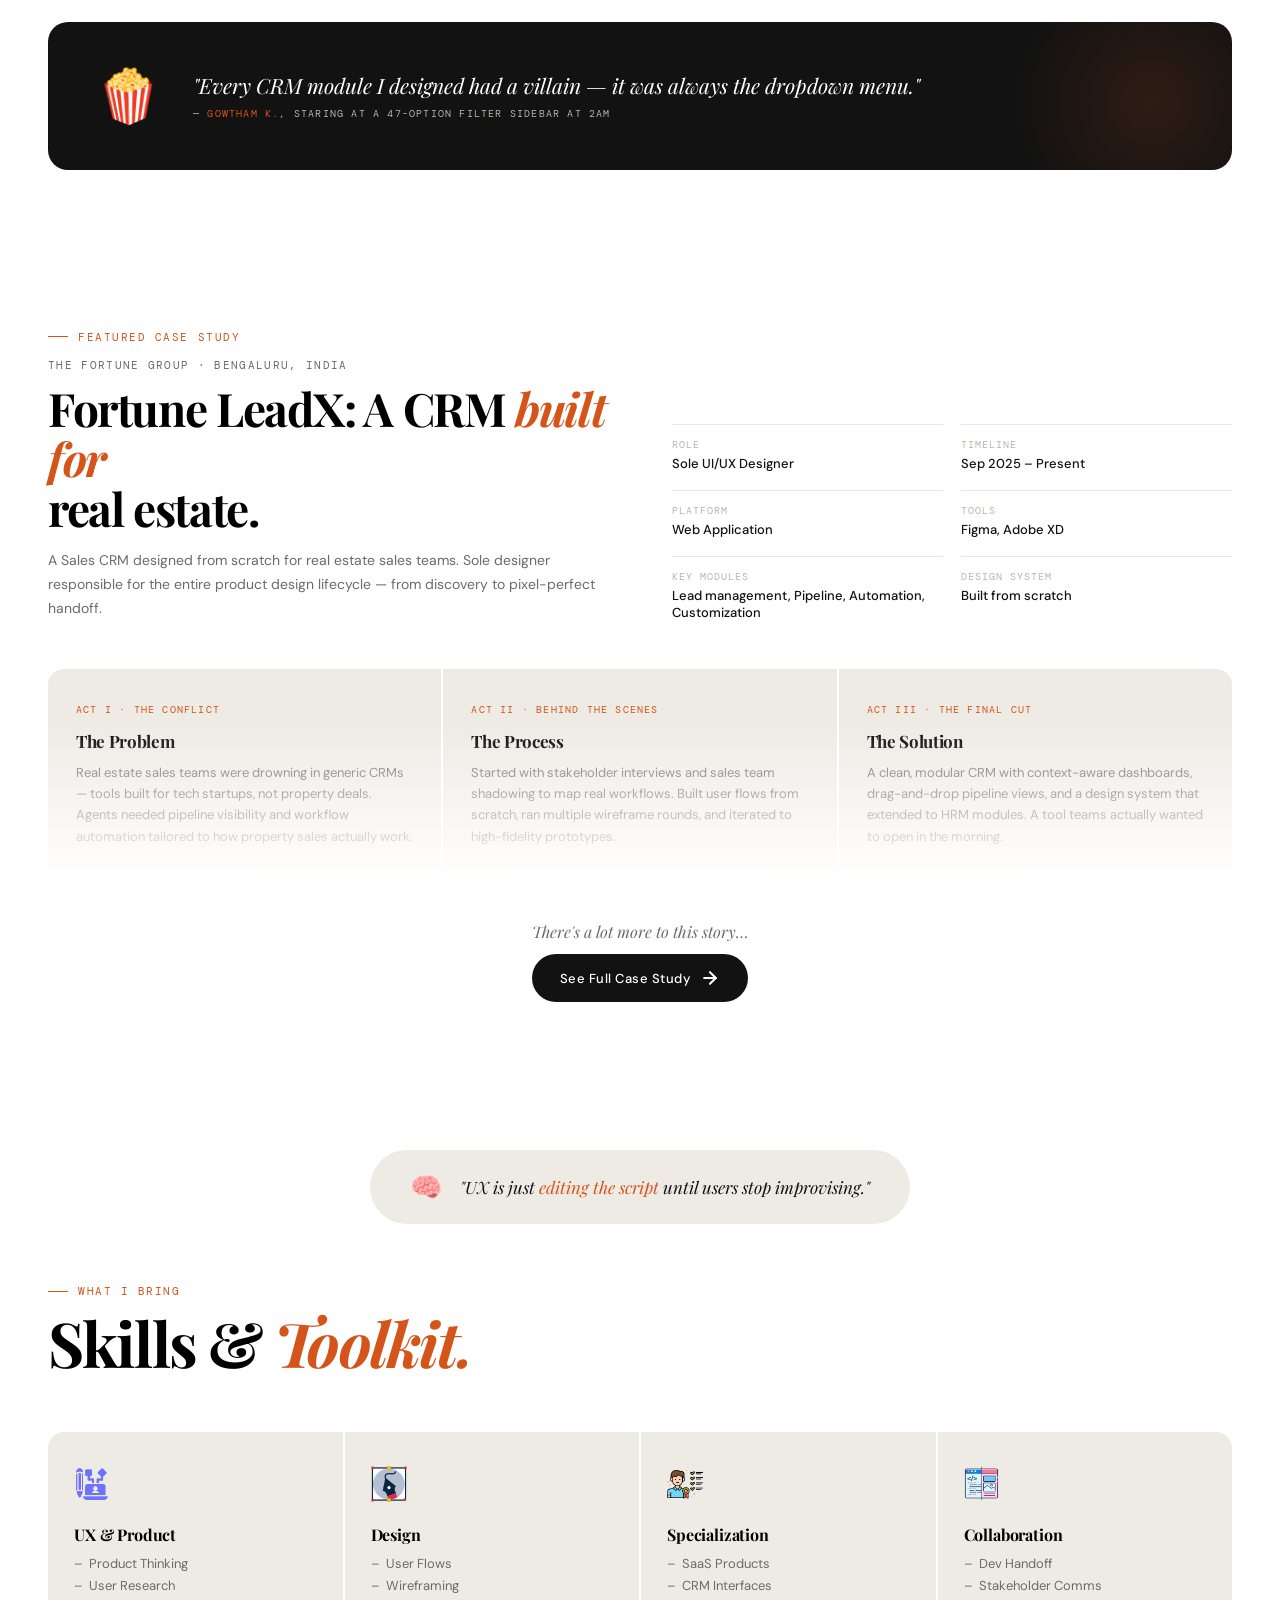
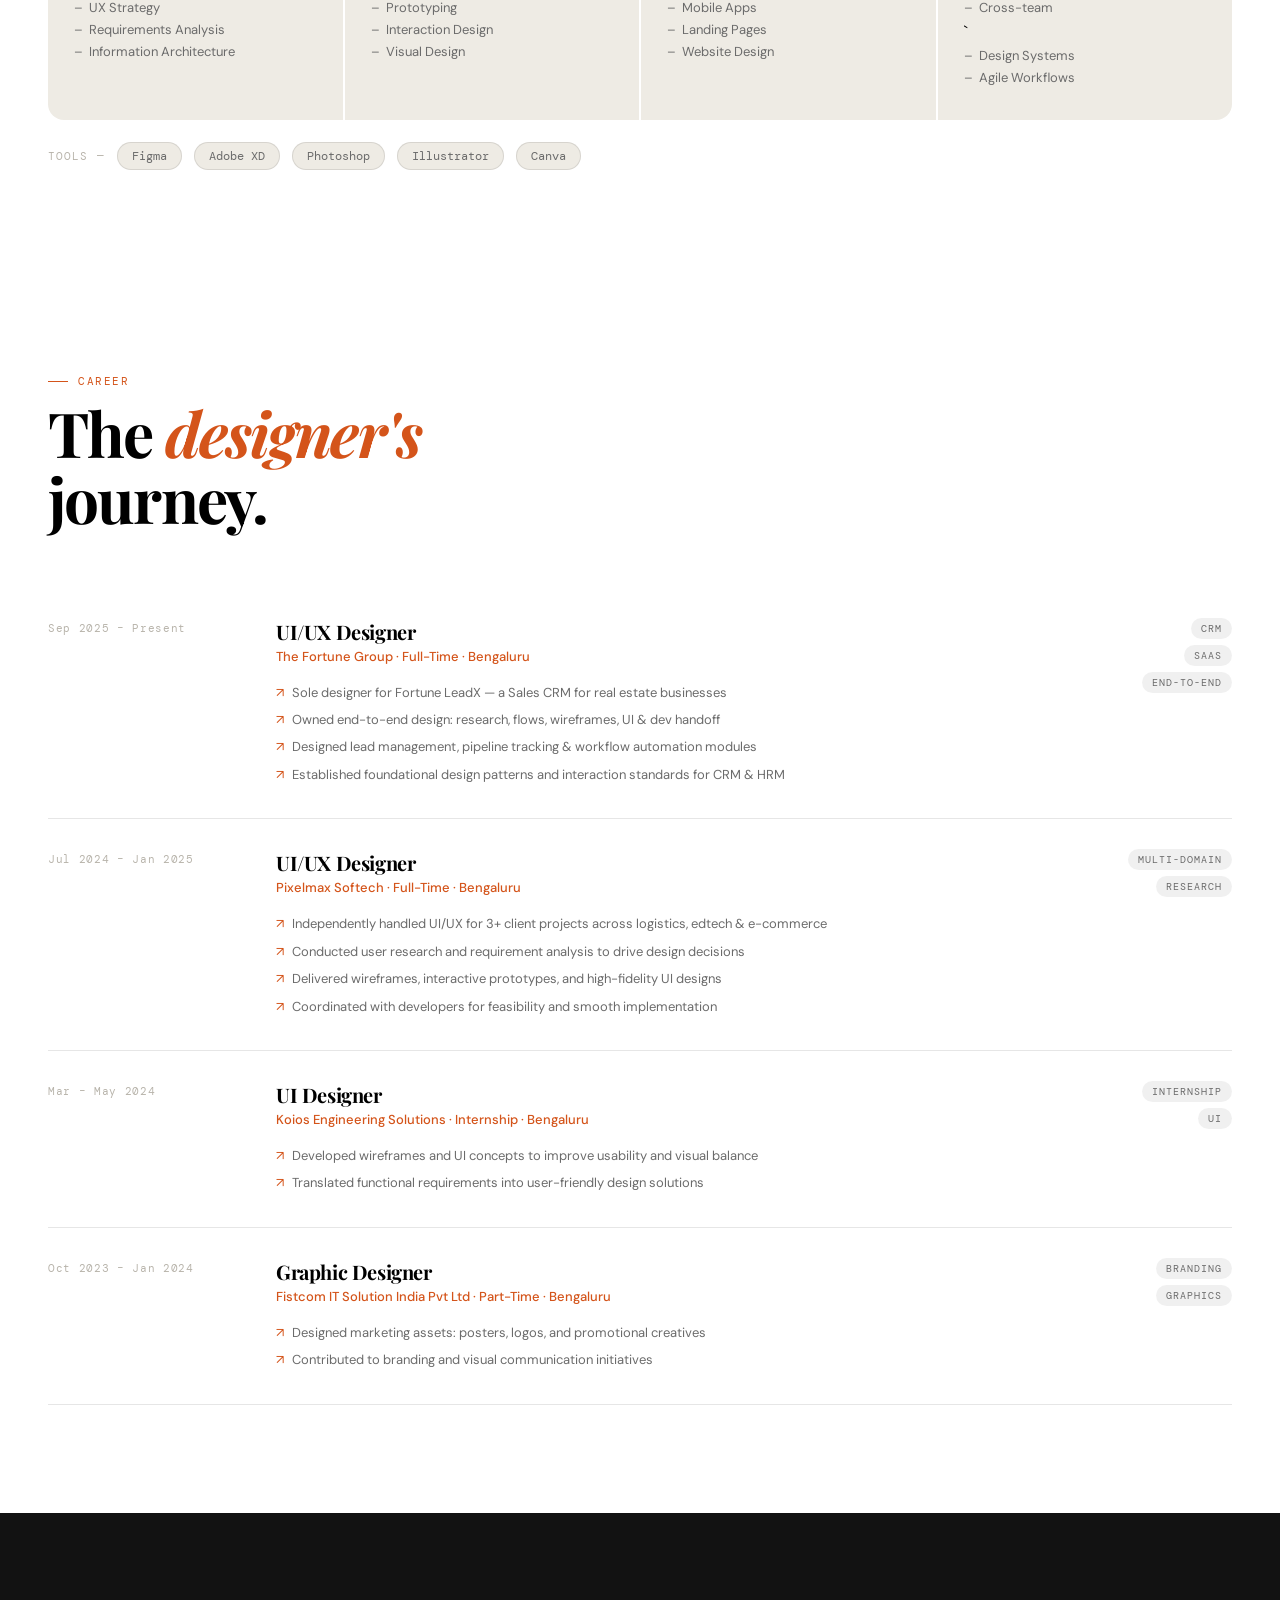
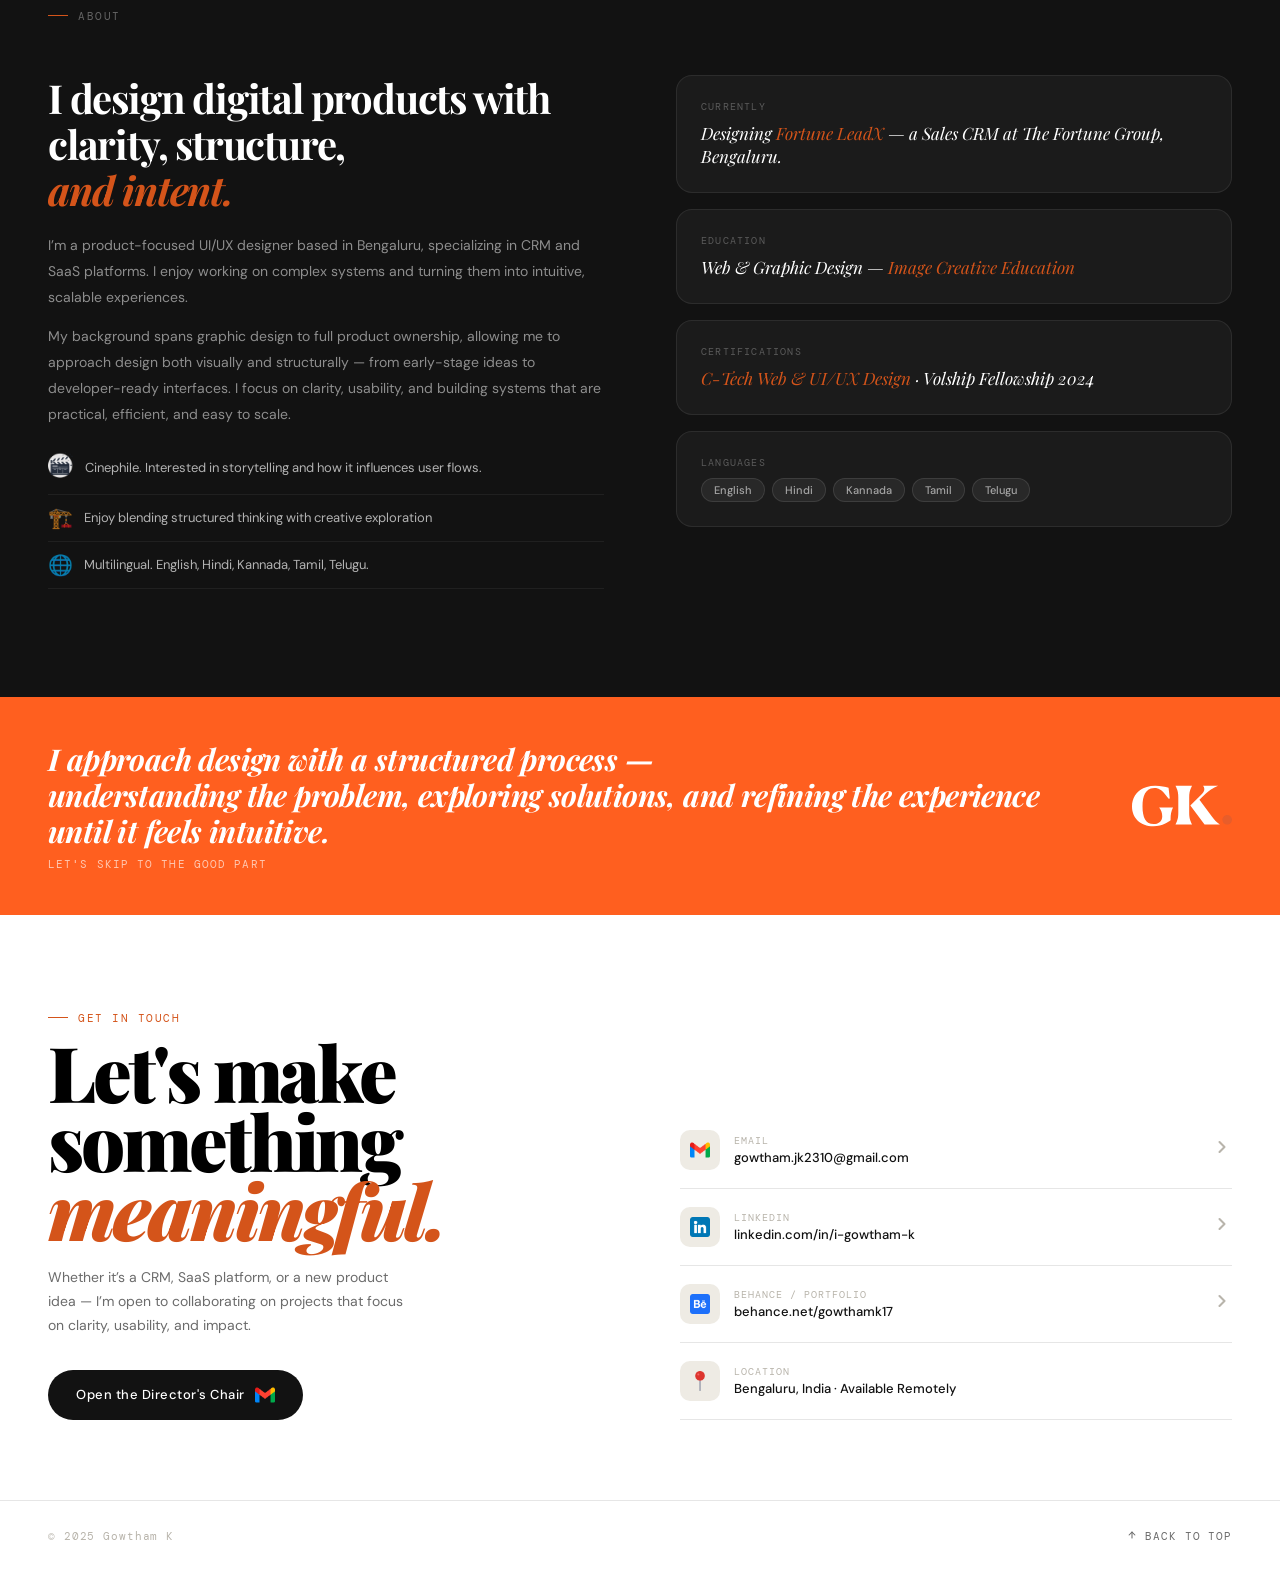
==== commit 7ccb1f0c: "main" ====
--- a/index.html
+++ b/index.html
@@ -4,7 +4,7 @@
   <meta charset="UTF-8">
   <meta name="viewport" content="width=device-width, initial-scale=1.0">
   <title>Gowtham K. — UI/UX Designer</title>
-  <link rel="icon" href="img/">
+  <link rel="icon" href="img/GK Logo_White.svg">
 
   <link rel="preconnect" href="https://fonts.googleapis.com">
   <link href="https://fonts.googleapis.com/css2?family=Playfair+Display:ital,wght@0,400;0,700;0,900;1,400;1,700&family=DM+Sans:wght@300;400;500&family=DM+Mono:wght@400;500&display=swap" rel="stylesheet">
@@ -36,23 +36,32 @@
      HERO
 ════════════════════════════════════════════════ -->
 <section id="hero">
-  <div class="avail-dot fade-in">Open for opportunities</div>
+  <div class="avail-dot fade-in">Open for opportunities
+     <!-- <span class="arrow-icon">
+      <svg width="10" height="10" viewBox="0 0 24 24" fill="none" 
+           stroke="currentColor" stroke-width="2.5" 
+           stroke-linecap="round" stroke-linejoin="round">
+        <line x1="5" y1="12" x2="19" y2="12"></line>
+        <polyline points="12 5 19 12 12 19"></polyline>
+      </svg>
+    </span> -->
+  </div>
 
   <p class="hero-tagline fade-in d1">UI/UX Designer · Bengaluru, India</p>
 
   <h1 class="hero-headline fade-in d2">
-    Designing<br><em>scenes,</em><br>not screens.
+    Designing <em>experiences,</em><br>not just screens.
   </h1>
 
-  <p class="hero-sub fade-in d3">One experience at a time.</p>
+  <!-- <p class="hero-sub fade-in d3">One experience at a time.</p> -->
 
   <div class="hero-footer fade-in d4">
     <p class="hero-desc">
-      <strong>Gowtham K.</strong> — A product-focused UI/UX designer who turns complex
-      requirements into scalable, usable systems. Currently shaping
+      <strong>Gowtham K.</strong> — a product-focused UI/UX designer who simplifies complex systems into scalable, usable experiences.
+       Currently shaping
       <strong>Fortune LeadX</strong> at The Fortune Group.
     </p>
-    <a href="#work" class="btn-primary">View Selected Work <span>↓</span></a>
+    <a href="#work" class="btn-primary">View my Work <span>↓</span></a>
   </div>
 
   <div class="hero-badge" aria-hidden="true">
@@ -405,7 +414,7 @@
 ════════════════════════════════════════════════ -->
 <section id="experience">
   <p class="section-label fade-in">Career</p>
-  <h2 class="section-title fade-in">The <em>director's</em><br>filmography.</h2>
+  <h2 class="section-title fade-in">The <em>designer's</em><br>journey.</h2>
 
   <div class="exp-list">
 
@@ -485,28 +494,25 @@
      ABOUT  (dark)
 ════════════════════════════════════════════════ -->
 <section id="about">
-  <p class="section-label fade-in" style="color:rgba(255,255,255,.35)">The Director</p>
+  <p class="section-label fade-in" style="color:rgba(255,255,255,.35)">About</p>
   <div class="about-grid">
 
     <div>
       <h2 class="about-headline fade-in">
-        I design like I watch films —<br><em>obsessively,</em> with intent.
+       I design digital products with clarity, structure, <br><em>and intent.</em> 
       </h2>
       <p class="about-body fade-in d1">
-        I'm Gowtham — a product-focused UI/UX designer from Bengaluru,
-        specialising in CRM and SaaS platforms. I believe every interface
-        tells a story, and my job is to make sure users never get lost
-        in the second act.
+       I’m a product-focused UI/UX designer based in Bengaluru, specializing in CRM and SaaS platforms. 
+       I enjoy working on complex systems and turning them into intuitive, scalable experiences.
       </p>
       <p class="about-body fade-in d1">
-        With a background spanning graphic design to full product ownership,
-        I'm comfortable at every stage — from scribbled flows on paper to
-        pixel-precise Figma files developers actually enjoy working with.
+       My background spans graphic design to full product ownership, allowing me to approach design both visually and structurally
+        — from early-stage ideas to developer-ready interfaces.
+       I focus on clarity, usability, and building systems that are practical, efficient, and easy to scale.
       </p>
       <div class="fade-in d2">
-        <div class="about-trait"><span class="trait-icon"><img src="img/clapperboard.png" alt="GK" width="26" height="26"></span> Cinephile. Story structure informs how I think about UX flows.</div>
-        <div class="about-trait"><span class="trait-icon">😂</span> Meme connoisseur. Humor is the shortest path to insight.</div>
-        <div class="about-trait"><span class="trait-icon">🏗️</span> Builder. Always shipping, never just theorising.</div>
+        <div class="about-trait"><span class="trait-icon"><img src="img/clapperboard.png" alt="GK" width="26" height="26"></span> Cinephile. Interested in storytelling and how it influences user flows.</div>
+        <div class="about-trait"><span class="trait-icon">🏗️</span> Enjoy blending structured thinking with creative exploration</div>
         <div class="about-trait"><span class="trait-icon">🌐</span> Multilingual. English, Hindi, Kannada, Tamil, Telugu.</div>
       </div>
     </div>
@@ -545,7 +551,8 @@
 <div class="meme-banner fade-in">
   <div class="meme-banner-copy">
     <p class="meme-banner-text">
-      "My design process has three acts.<br>Yours only needs one review."
+      I approach design with a structured process — 
+      <br>understanding the problem, exploring solutions, and refining the experience until it feels intuitive.
     </p>
     <p class="meme-banner-sub">Let's skip to the good part 
       
@@ -562,10 +569,10 @@
 
     <div class="fade-in">
       <p class="section-label">Get in Touch</p>
-      <h2 class="contact-headline">Let's make<br>something<br><em>blockbuster.</em></h2>
+      <h2 class="contact-headline">Let's make something<br><em>meaningful. </em></h2>
       <p class="contact-tagline">
-        Whether it's a CRM, a SaaS product, or just a wild idea —
-        I'm here for it. Let's build something users actually want to use.
+       Whether it’s a CRM, SaaS platform, or a new product idea —
+       I’m open to collaborating on projects that focus on clarity, usability, and impact.
       </p>
       <a href="mailto:gowtham.jk2310@gmail.com" class="btn-primary">
         Open the Director's Chair <img src="img/Logos/gmail.png" alt="GK" width="20" height="20">
@@ -577,36 +584,33 @@
         <div class="c-icon"><img src="img/Logos/gmail.png" alt="GK" width="20" height="20"></div>
         <div><p class="c-label">Email</p><p class="c-value">gowtham.jk2310@gmail.com</p></div>
         <span class="c-arrow">
-      <svg width="20" height="20" viewBox="0 0 24 24" fill="none" 
-           stroke="currentColor" stroke-width="2.5" 
-           stroke-linecap="round" stroke-linejoin="round">
-        <line x1="5" y1="12" x2="19" y2="12"></line>
-        <polyline points="12 5 19 12 12 19"></polyline>
-      </svg>
+     <svg width="20" height="20" viewBox="0 0 24 24" fill="none" 
+     stroke="currentColor" stroke-width="2.5" 
+     stroke-linecap="round" stroke-linejoin="round">
+  <polyline points="9 6 15 12 9 18"></polyline>
+</svg>
     </span>
       </a>
       <a href="https://www.linkedin.com/in/i-gowtham-k/" target="_blank" rel="noopener" class="contact-link-item">
         <div class="c-icon"><img src="img/Logos/linkedin.png" alt="GK" width="20" height="20"></div>
         <div><p class="c-label">LinkedIn</p><p class="c-value">linkedin.com/in/i-gowtham-k</p></div>
          <span class="c-arrow">
-      <svg width="20" height="20" viewBox="0 0 24 24" fill="none" 
-           stroke="currentColor" stroke-width="2.5" 
-           stroke-linecap="round" stroke-linejoin="round">
-        <line x1="5" y1="12" x2="19" y2="12"></line>
-        <polyline points="12 5 19 12 12 19"></polyline>
-      </svg>
+     <svg width="20" height="20" viewBox="0 0 24 24" fill="none" 
+     stroke="currentColor" stroke-width="2.5" 
+     stroke-linecap="round" stroke-linejoin="round">
+  <polyline points="9 6 15 12 9 18"></polyline>
+</svg>
     </span>
       </a>
       <a href="https://www.behance.net/gowthamk17" target="_blank" rel="noopener" class="contact-link-item">
         <div class="c-icon"><img src="img/Logos/behance.png" alt="GK" width="20" height="20"></div>
         <div><p class="c-label">Behance / Portfolio</p><p class="c-value">behance.net/gowthamk17</p></div>
         <span class="c-arrow">
-      <svg width="20" height="20" viewBox="0 0 24 24" fill="none" 
-           stroke="currentColor" stroke-width="2.5" 
-           stroke-linecap="round" stroke-linejoin="round">
-        <line x1="5" y1="12" x2="19" y2="12"></line>
-        <polyline points="12 5 19 12 12 19"></polyline>
-      </svg>
+     <svg width="20" height="20" viewBox="0 0 24 24" fill="none" 
+     stroke="currentColor" stroke-width="2.5" 
+     stroke-linecap="round" stroke-linejoin="round">
+  <polyline points="9 6 15 12 9 18"></polyline>
+</svg>
     </span>
       </a>
       <div class="contact-link-item c-nolink">
@@ -623,7 +627,12 @@
 ════════════════════════════════════════════════ -->
 <footer>
   <p class="footer-copy">© 2025 Gowtham K</p>
-  <a href="#hero" class="footer-top">↑ Back to top</a>
+  <a href="#hero" class="footer-top"><svg width="10" height="10" viewBox="0 0 24 24" fill="none" 
+     stroke="currentColor" stroke-width="2.5" 
+     stroke-linecap="round" stroke-linejoin="round">
+  <line x1="12" y1="19" x2="12" y2="5"></line>
+  <polyline points="5 12 12 5 19 12"></polyline>
+</svg> Back to top</a>
 </footer>
 
 <script src="js/main.js"></script>
--- a/css/global.css
+++ b/css/global.css
@@ -12,7 +12,7 @@
 }
 :root {
   --bg:         #F5F3EE;
-  --ink:        #0E0E0E;
+  --ink:        #121212;
   --ink-muted:  #6B6B6B;
   --ink-faint:  #B8B4AB;
   --accent:     #D4541A;
--- a/css/home.css
+++ b/css/home.css
@@ -7,7 +7,7 @@
    HERO
 ═══════════════════════════════════════════════════ */
 #hero {
-  min-height: 100vh;
+  min-height: 70vh;
   display: flex; flex-direction: column; justify-content: flex-end;
   padding: 0 48px 60px;
   position: relative; overflow: hidden;
@@ -23,12 +23,19 @@
 
 .hero-headline {
   font-family: var(--serif);
-  font-size: clamp(58px,9vw,128px);
-  line-height: .92; letter-spacing: -.04em;
-  font-weight: 900; color: var(--ink); margin-bottom: 12px;
-}
-.hero-headline em { font-style: italic; color: var(--accent); }
-
+  font-size: clamp(48px, 7vw, 96px); /* reduced */
+  line-height: 1.02; /* more breathing space */
+  letter-spacing: -0.03em; /* slightly relaxed */
+  font-weight: 700; /* reduced from 900 */
+  color: var(--ink);
+  margin-bottom: 100px;
+}
+
+.hero-headline em {
+  font-style: italic;
+  color: var(--accent);
+  font-weight: 600; /* softer emphasis */
+}
 .hero-sub {
   font-family: var(--serif);
   font-size: clamp(30px,4.5vw,64px);
@@ -39,7 +46,7 @@
 
 .hero-footer {
   display: flex; align-items: center; justify-content: space-between;
-  border-top: 1px solid var(--border); padding-top: 28px;
+  border-top: 1px solid var(--border); padding-top: 40px;
 }
 .hero-desc {
   font-size: 13px; color: var(--ink-muted);
@@ -419,7 +426,7 @@
 .contact-headline {
   font-family: var(--serif);
   font-size: clamp(38px,6vw,84px);
-  font-weight: 900; letter-spacing: -.04em; line-height: .92;
+  font-weight: 900; letter-spacing: -.04em; line-height: .90;
   margin-bottom: 22px;
 }
 .contact-headline em { font-style: italic; color: var(--accent); }
